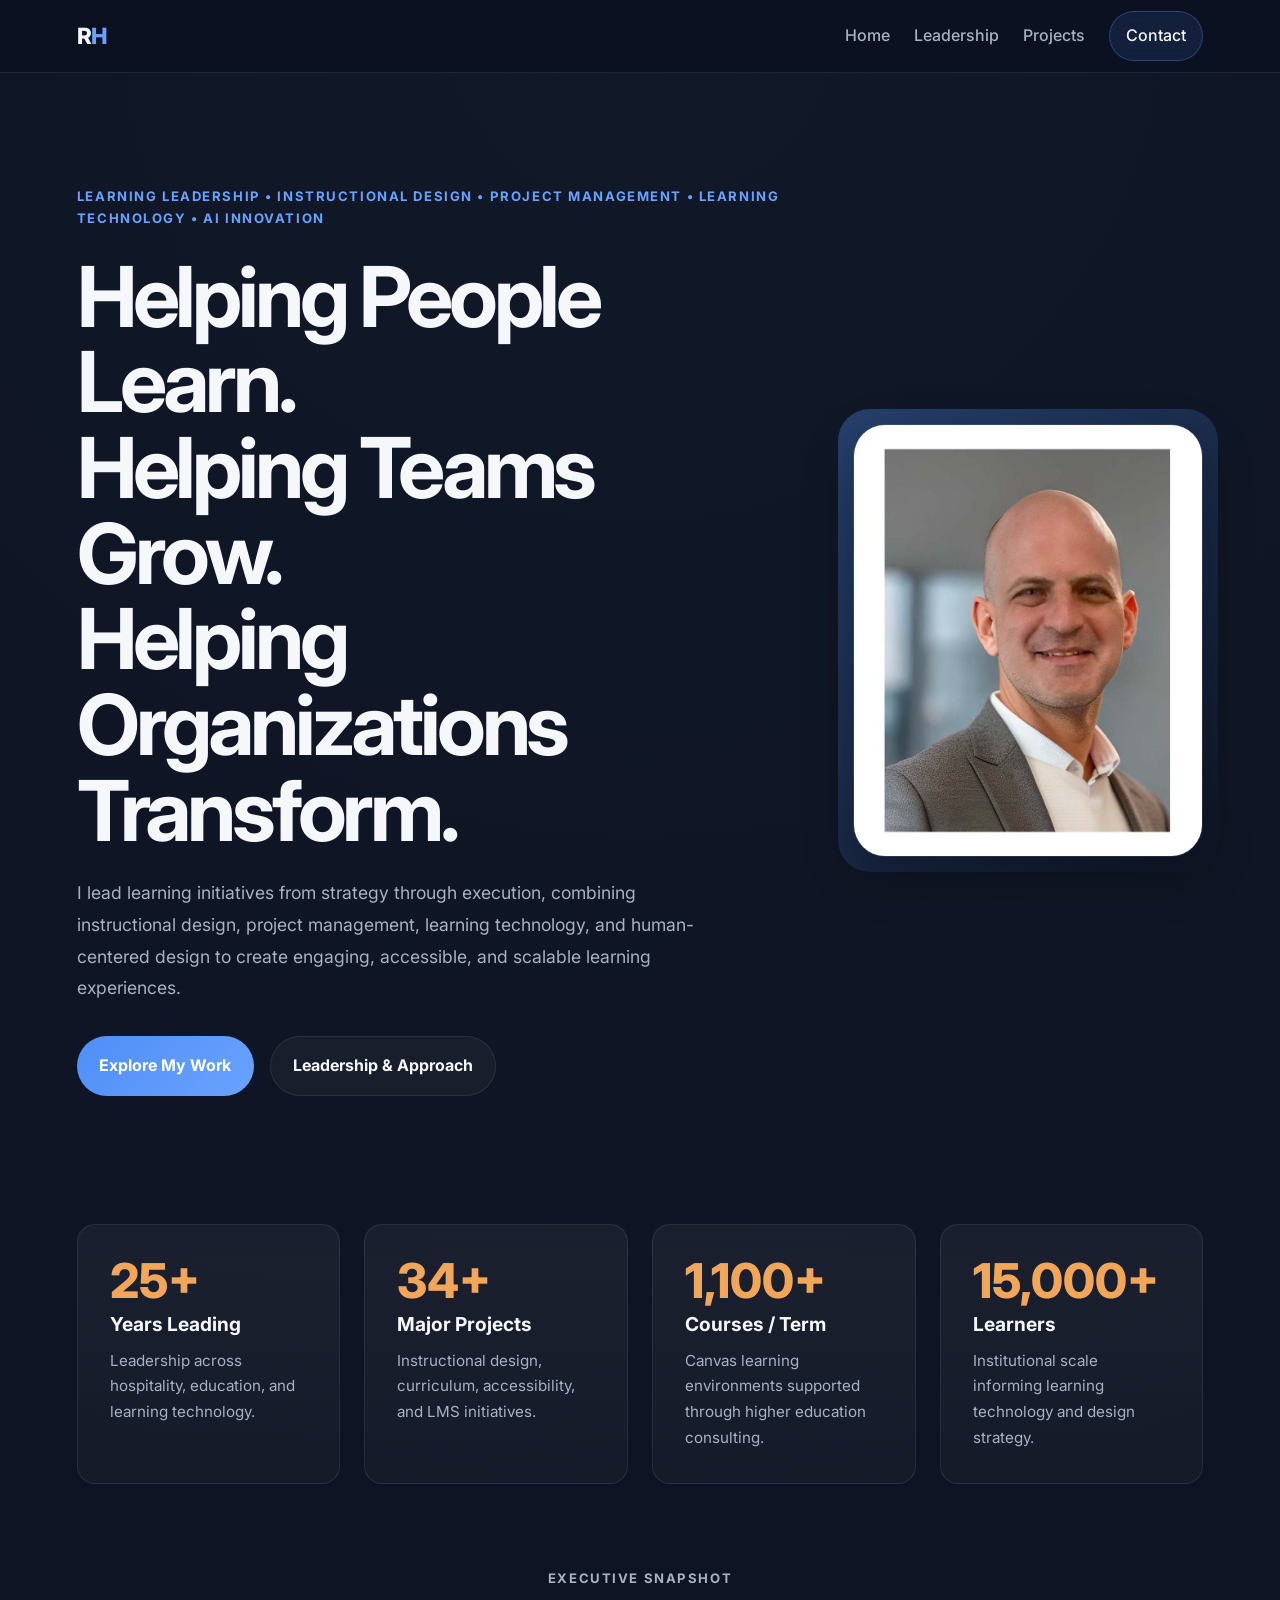
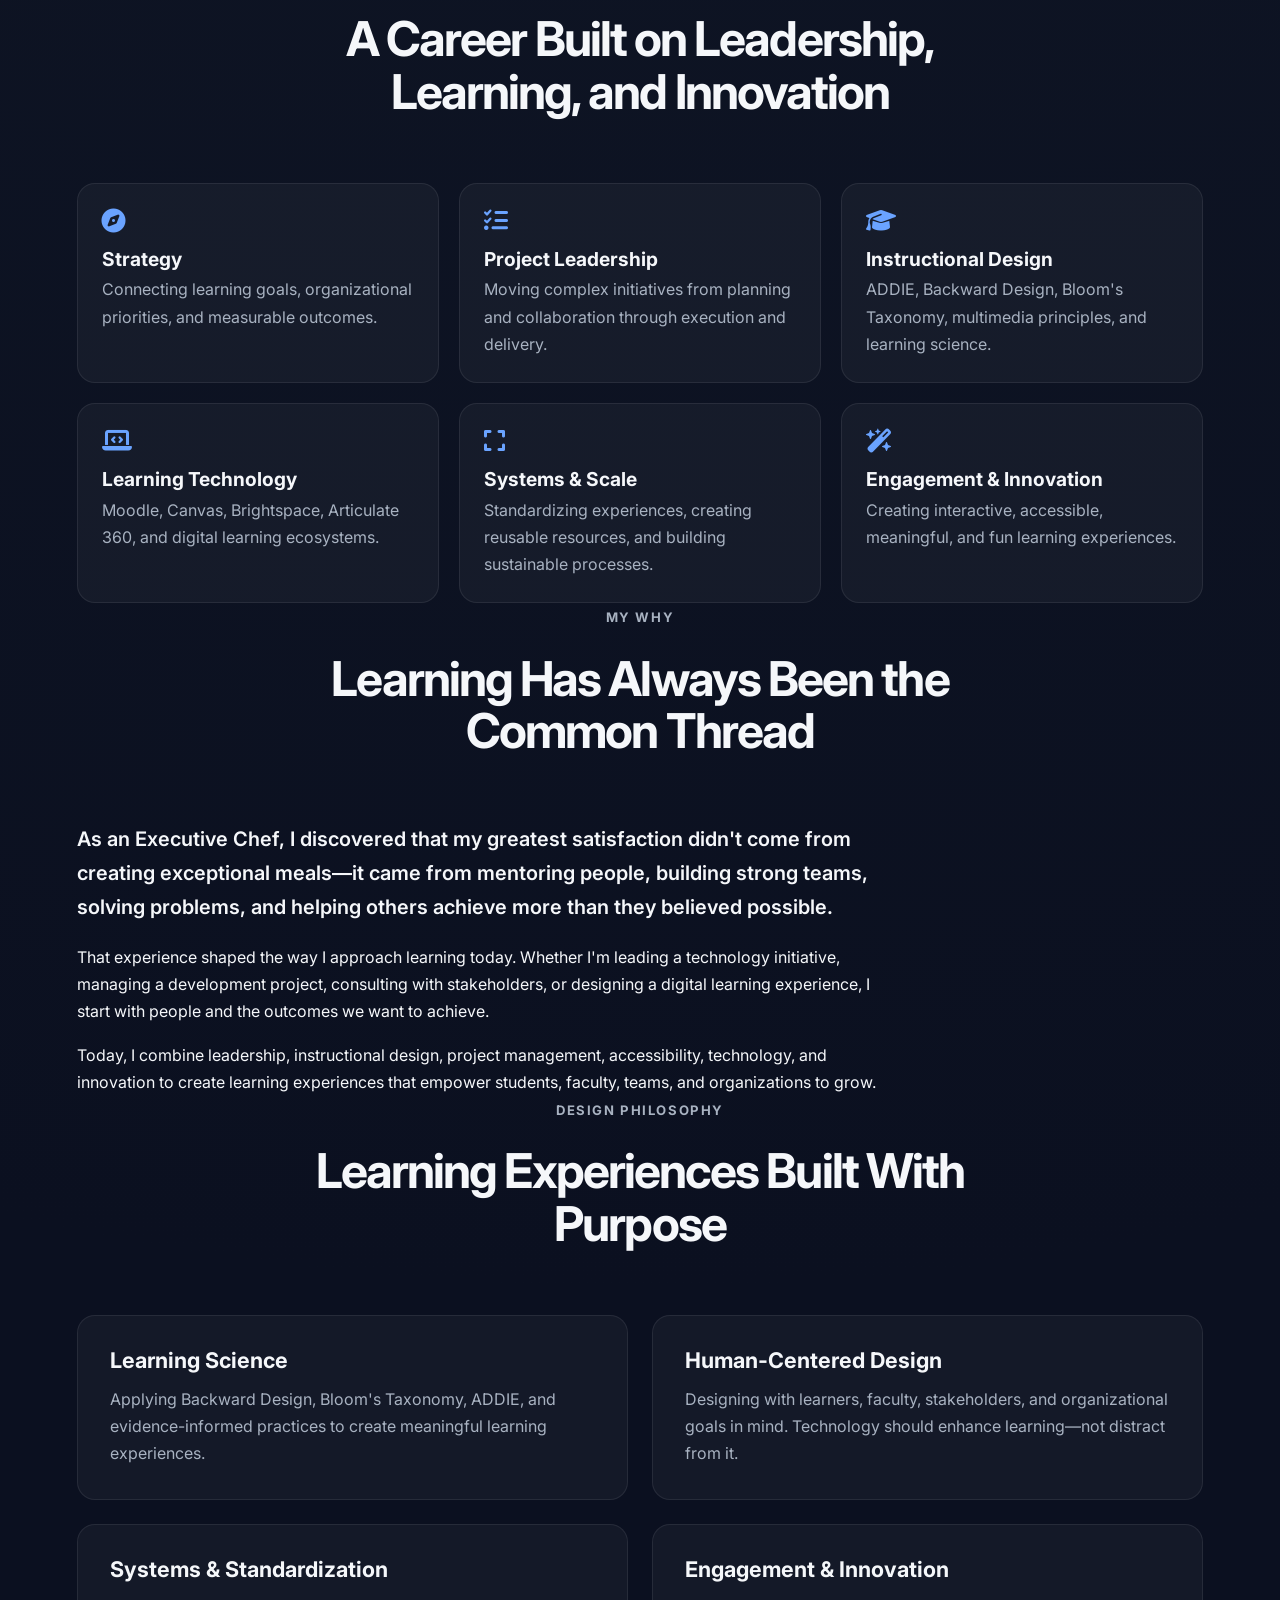
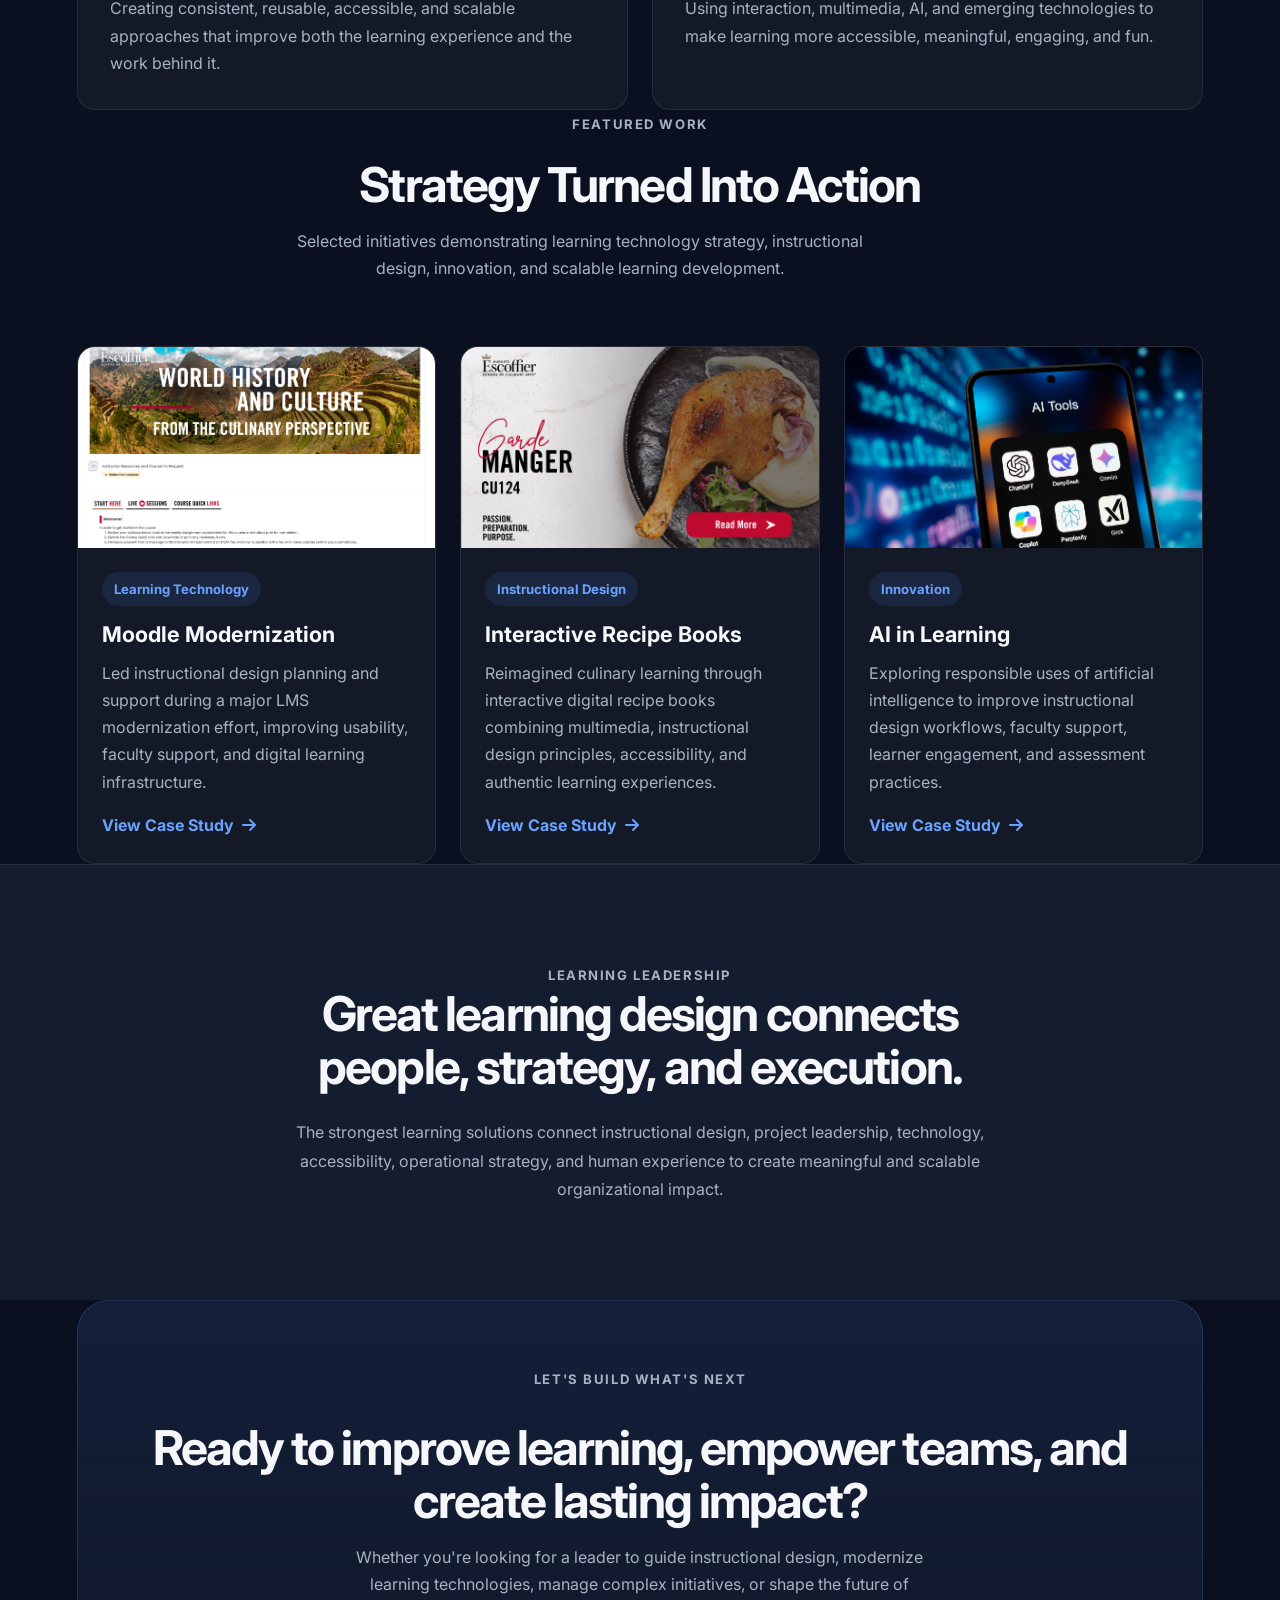
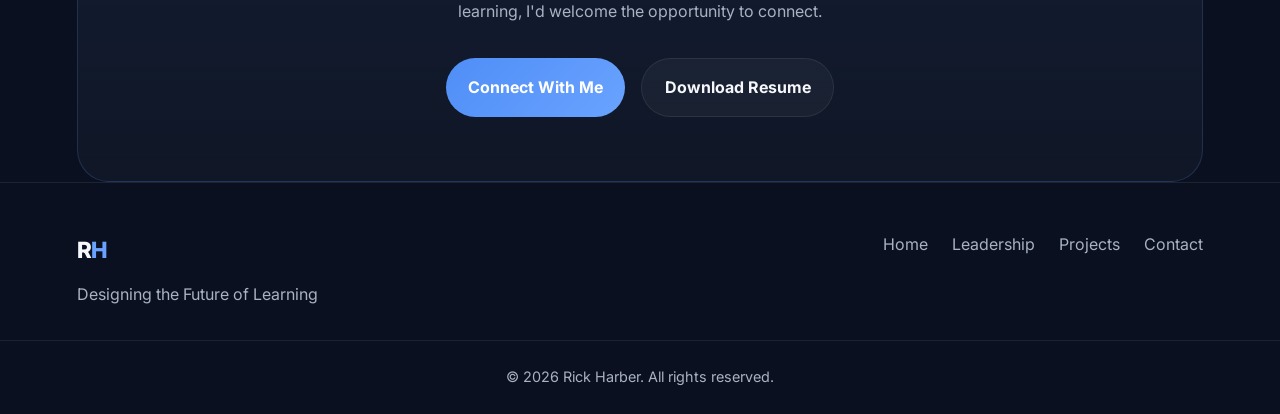
==== index.html @ dc216f0c "9.1.26" ====
<!DOCTYPE html>
<html lang="en">

<head>
    <meta charset="UTF-8" />
    <meta name="viewport" content="width=device-width, initial-scale=1.0" />
    <title>Rick Harber | Designing the Future of Learning</title>

    <meta
        name="description"
        content="Executive portfolio of Rick Harber — learning leader, instructional design strategist, and learning technology innovator."
    />

    <link rel="preconnect" href="https://fonts.googleapis.com" />
    <link rel="preconnect" href="https://fonts.gstatic.com" crossorigin />

    <link
        href="https://fonts.googleapis.com/css2?family=Inter:wght@300;400;500;600;700;800&display=swap"
        rel="stylesheet"
    />

    <link
        rel="stylesheet"
        href="https://cdnjs.cloudflare.com/ajax/libs/font-awesome/6.5.2/css/all.min.css"
    />

    <link rel="stylesheet" href="css/styles.css" />
    <link rel="stylesheet" href="css/responsive.css" />
</head>

<body>

    <!-- Navigation -->
    <header class="site-header">
        <div class="container nav-container">

            <a href="index.html" class="logo">
                <span class="logo-r">R</span><span class="logo-h">H</span>
            </a>

            <nav class="main-nav" aria-label="Primary navigation">
                <a href="index.html" class="active">Home</a>
                <a href="leadership.html">Leadership</a>
                <a href="projects.html">Projects</a>
                <a href="contact.html" class="nav-cta">Contact</a>
            </nav>

        </div>
    </header>


    <!-- Hero -->
    <section class="hero">

        <div class="container hero-grid">

            <div class="hero-content">

                <p class="eyebrow">
                    Learning Leadership • Instructional Design • Project Management • Learning Technology • AI Innovation
                </p>

                <h1>
                    Helping People Learn.<br />
                    Helping Teams Grow.<br />
                    Helping Organizations Transform.
                </h1>

                <p class="hero-text">
                    I lead learning initiatives from strategy through execution, combining
                    instructional design, project management, learning technology, and
                    human-centered design to create engaging, accessible, and scalable
                    learning experiences.
                </p>

                <div class="hero-actions">
                    <a href="projects.html" class="btn btn-primary">Explore My Work</a>
                    <a href="leadership.html" class="btn btn-secondary">Leadership &amp; Approach</a>
                </div>

            </div>

            <div class="hero-image">
                <img src="images/rick-headshot.jpg" alt="Rick Harber" />
            </div>

        </div>

    </section>


    <!-- Metrics -->
    <section class="metrics">

        <div class="container">

            <div class="metrics-grid">

                <div class="metric-card">
                    <span class="metric-number">25+</span>
                    <h3>Years Leading</h3>
                    <p>Leadership across hospitality, education, and learning technology.</p>
                </div>

                <div class="metric-card">
                    <span class="metric-number">34+</span>
                    <h3>Major Projects</h3>
                    <p>Instructional design, curriculum, accessibility, and LMS initiatives.</p>
                </div>

                <div class="metric-card">
                    <span class="metric-number">1,100+</span>
                    <h3>Courses / Term</h3>
                    <p>Canvas learning environments supported through higher education consulting.</p>
                </div>

                <div class="metric-card">
                    <span class="metric-number">15,000+</span>
                    <h3>Learners</h3>
                    <p>Institutional scale informing learning technology and design strategy.</p>
                </div>

            </div>

        </div>

    </section>


    <!-- Executive Snapshot -->
    <section class="snapshot">

        <div class="container">

            <div class="section-heading">
                <p class="eyebrow">Executive Snapshot</p>
                <h2>A Career Built on Leadership, Learning, and Innovation</h2>
            </div>

            <div class="snapshot-grid">

                <div class="snapshot-card">
                    <i class="fa-solid fa-compass"></i>
                    <h3>Strategy</h3>
                    <p>Connecting learning goals, organizational priorities, and measurable outcomes.</p>
                </div>

                <div class="snapshot-card">
                    <i class="fa-solid fa-list-check"></i>
                    <h3>Project Leadership</h3>
                    <p>Moving complex initiatives from planning and collaboration through execution and delivery.</p>
                </div>

                <div class="snapshot-card">
                    <i class="fa-solid fa-graduation-cap"></i>
                    <h3>Instructional Design</h3>
                    <p>ADDIE, Backward Design, Bloom's Taxonomy, multimedia principles, and learning science.</p>
                </div>

                <div class="snapshot-card">
                    <i class="fa-solid fa-laptop-code"></i>
                    <h3>Learning Technology</h3>
                    <p>Moodle, Canvas, Brightspace, Articulate 360, and digital learning ecosystems.</p>
                </div>

                <div class="snapshot-card">
                    <i class="fa-solid fa-expand"></i>
                    <h3>Systems &amp; Scale</h3>
                    <p>Standardizing experiences, creating reusable resources, and building sustainable processes.</p>
                </div>

                <div class="snapshot-card">
                    <i class="fa-solid fa-wand-magic-sparkles"></i>
                    <h3>Engagement &amp; Innovation</h3>
                    <p>Creating interactive, accessible, meaningful, and fun learning experiences.</p>
                </div>

            </div>

        </div>

    </section>


    <!-- About -->
    <section id="about" class="about">

        <div class="container">

            <div class="section-heading">
                <p class="eyebrow">My Why</p>
                <h2>Learning Has Always Been the Common Thread</h2>
            </div>

            <div class="about-content">

                <p class="lead">
                    As an Executive Chef, I discovered that my greatest satisfaction didn't come from
                    creating exceptional meals—it came from mentoring people, building strong teams,
                    solving problems, and helping others achieve more than they believed possible.
                </p>

                <p>
                    That experience shaped the way I approach learning today. Whether I'm leading a
                    technology initiative, managing a development project, consulting with stakeholders,
                    or designing a digital learning experience, I start with people and the outcomes
                    we want to achieve.
                </p>

                <p>
                    Today, I combine leadership, instructional design, project management, accessibility,
                    technology, and innovation to create learning experiences that empower students,
                    faculty, teams, and organizations to grow.
                </p>

            </div>

        </div>

    </section>


    <!-- Design Philosophy -->
    <section class="philosophy">

        <div class="container">

            <div class="section-heading">
                <p class="eyebrow">Design Philosophy</p>
                <h2>Learning Experiences Built With Purpose</h2>
            </div>

            <div class="philosophy-grid">

                <div class="philosophy-card">
                    <h3>Learning Science</h3>
                    <p>
                        Applying Backward Design, Bloom's Taxonomy, ADDIE, and evidence-informed
                        practices to create meaningful learning experiences.
                    </p>
                </div>

                <div class="philosophy-card">
                    <h3>Human-Centered Design</h3>
                    <p>
                        Designing with learners, faculty, stakeholders, and organizational goals
                        in mind. Technology should enhance learning—not distract from it.
                    </p>
                </div>

                <div class="philosophy-card">
                    <h3>Systems &amp; Standardization</h3>
                    <p>
                        Creating consistent, reusable, accessible, and scalable approaches that
                        improve both the learning experience and the work behind it.
                    </p>
                </div>

                <div class="philosophy-card">
                    <h3>Engagement &amp; Innovation</h3>
                    <p>
                        Using interaction, multimedia, AI, and emerging technologies to make
                        learning more accessible, meaningful, engaging, and fun.
                    </p>
                </div>

            </div>

        </div>

    </section>


    <!-- Featured Work -->
    <section id="featured-work" class="initiatives">

        <div class="container">

            <div class="section-heading">
                <p class="eyebrow">Featured Work</p>
                <h2>Strategy Turned Into Action</h2>
                <p>
                    Selected initiatives demonstrating learning technology strategy,
                    instructional design, innovation, and scalable learning development.
                </p>
            </div>

            <div class="initiatives-grid">

                <article class="initiative-card">
                    <img src="images/moodle-preview.jpg" alt="Moodle Modernization" />
                    <div class="initiative-content">
                        <span class="initiative-tag">Learning Technology</span>
                        <h3>Moodle Modernization</h3>
                        <p>
                            Led instructional design planning and support during a major LMS
                            modernization effort, improving usability, faculty support,
                            and digital learning infrastructure.
                        </p>
                        <a href="case-study-moodle.html" class="text-link">
                            View Case Study <i class="fa-solid fa-arrow-right"></i>
                        </a>
                    </div>
                </article>

                <article class="initiative-card">
                    <img src="images/recipe-books.jpg" alt="Interactive Recipe Books" />
                    <div class="initiative-content">
                        <span class="initiative-tag">Instructional Design</span>
                        <h3>Interactive Recipe Books</h3>
                        <p>
                            Reimagined culinary learning through interactive digital recipe
                            books combining multimedia, instructional design principles,
                            accessibility, and authentic learning experiences.
                        </p>
                        <a href="case-study-recipe.html" class="text-link">
                            View Case Study <i class="fa-solid fa-arrow-right"></i>
                        </a>
                    </div>
                </article>

                <article class="initiative-card">
                    <img src="images/ai-innovation.jpg" alt="AI Innovation" />
                    <div class="initiative-content">
                        <span class="initiative-tag">Innovation</span>
                        <h3>AI in Learning</h3>
                        <p>
                            Exploring responsible uses of artificial intelligence to improve
                            instructional design workflows, faculty support, learner engagement,
                            and assessment practices.
                        </p>
                        <a href="case-study-ai.html" class="text-link">
                            View Case Study <i class="fa-solid fa-arrow-right"></i>
                        </a>
                    </div>
                </article>

            </div>

        </div>

    </section>


    <!-- Leadership Statement -->
    <section class="statement">

        <div class="container">

            <div class="statement-content">

                <p class="eyebrow">Learning Leadership</p>

                <h2>
                    Great learning design connects
                    people, strategy, and execution.
                </h2>

                <p>
                    The strongest learning solutions connect instructional design,
                    project leadership, technology, accessibility, operational strategy,
                    and human experience to create meaningful and scalable organizational impact.
                </p>

            </div>

        </div>

    </section>


    <!-- CTA -->
    <section class="cta">

        <div class="container cta-content">

            <p class="eyebrow">Let's Build What's Next</p>

            <h2>
                Ready to improve learning, empower teams,
                and create lasting impact?
            </h2>

            <p>
                Whether you're looking for a leader to guide instructional design,
                modernize learning technologies, manage complex initiatives, or shape
                the future of learning, I'd welcome the opportunity to connect.
            </p>

            <div class="cta-actions">
                <a href="contact.html" class="btn btn-primary">Connect With Me</a>
                <a href="assets/Richard Harber ID Resume.pdf" class="btn btn-secondary">
                    Download Resume
                </a>
            </div>

        </div>

    </section>


    <!-- Footer -->
    <footer class="site-footer">

        <div class="container footer-content">

            <div>
                <div class="footer-logo">
                    <span class="logo-r">R</span><span class="logo-h">H</span>
                </div>

                <p>
                    Designing the Future of Learning
                </p>
            </div>

            <div class="footer-links">
                <a href="index.html">Home</a>
                <a href="leadership.html">Leadership</a>
                <a href="projects.html">Projects</a>
                <a href="contact.html">Contact</a>
            </div>

        </div>

        <div class="footer-bottom">
            <div class="container">
                <p>© 2026 Rick Harber. All rights reserved.</p>
            </div>
        </div>

    </footer>

    <script src="js/main.js"></script>

</body>
</html>
---- css/styles.css ----
/* =========================================
   PROJECT LIGHTHOUSE
   EXECUTIVE UI SYSTEM v2.0
   PART 1 — FOUNDATION
========================================= */


/* =========================================
   1. DESIGN TOKENS
========================================= */

:root {

    /* -----------------------------------------
       Brand Colors
    ----------------------------------------- */

    --bg: #0b1020;

    --surface: #141c2f;

    --surface-light: #1b2540;

    --primary: #4f8ef7;

    --primary-light: #6aa3ff;

    --accent: #f2a65a;


    /* -----------------------------------------
       Text
    ----------------------------------------- */

    --text: #f5f7fa;

    --muted: #a8b2c1;

    --text-secondary: #c4ccd8;


    /* -----------------------------------------
       Borders
    ----------------------------------------- */

    --border: rgba(255, 255, 255, .08);

    --border-light: rgba(255, 255, 255, .05);


    /* -----------------------------------------
       Shadows
    ----------------------------------------- */

    --shadow-sm:
        0 8px 24px rgba(0, 0, 0, .15);

    --shadow-lg:
        0 18px 50px rgba(0, 0, 0, .30);

    --shadow-xl:
        0 30px 70px rgba(0, 0, 0, .35);


    /* -----------------------------------------
       Layout
    ----------------------------------------- */

    --max-width: 1200px;

    --content-width: 1120px;

    --reading-width: 760px;


    /* -----------------------------------------
       Border Radius
    ----------------------------------------- */

    --radius-sm: 12px;

    --radius: 18px;

    --radius-lg: 32px;


    /* -----------------------------------------
       Spacing
    ----------------------------------------- */

    --space-xs: .5rem;

    --space-sm: 1rem;

    --space-md: 2rem;

    --space-lg: 4rem;

    --space-xl: 6rem;

    --section-space: 7rem;


    /* -----------------------------------------
       Motion
    ----------------------------------------- */

    --transition-fast: .2s ease;

    --transition: .3s ease;

    --transition-slow: .4s ease;

}


/* =========================================
   2. RESET
========================================= */

*,
*::before,
*::after {

    margin: 0;

    padding: 0;

    box-sizing: border-box;

}


html {

    scroll-behavior: smooth;

}


body {

    min-height: 100vh;

    font-family:
        "Inter",
        sans-serif;

    background:
        radial-gradient(
            circle at top,
            #111827 0%,
            var(--bg) 55%
        );

    color: var(--text);

    line-height: 1.7;

    -webkit-font-smoothing: antialiased;

    text-rendering: optimizeLegibility;

}


/* =========================================
   3. BASE ELEMENTS
========================================= */

img {

    display: block;

    max-width: 100%;

}


a {

    color: inherit;

    text-decoration: none;

}


button,
input,
textarea,
select {

    font: inherit;

}


button {

    cursor: pointer;

}


ul,
ol {

    list-style: none;

}


/* =========================================
   4. TYPOGRAPHY
========================================= */

h1,
h2,
h3,
h4 {

    color: var(--text);

    font-weight: 700;

}


h1 {

    font-size:
        clamp(3rem, 7vw, 5.25rem);

    line-height: 1.02;

    letter-spacing: -.05em;

}


h2 {

    font-size:
        clamp(2rem, 4vw, 3rem);

    line-height: 1.1;

    letter-spacing: -.04em;

}


h3 {

    font-size:
        clamp(1.35rem, 2vw, 1.7rem);

    line-height: 1.2;

}


h4 {

    font-size: 1.1rem;

    line-height: 1.3;

}


p {

    color: var(--text);

}


.text-muted {

    color: var(--muted);

}


.text-secondary {

    color: var(--text-secondary);

}


/* =========================================
   5. CORE LAYOUT
========================================= */

.container {

    width:
        min(88%, var(--max-width));

    margin-inline: auto;

}


.section {

    padding-block:
        var(--section-space);

}


.section-heading {

    max-width:
        var(--reading-width);

    margin-bottom:
        var(--space-lg);

}


.section-heading h2 {

    margin-bottom:
        var(--space-sm);

}


.section-heading p {

    max-width:
        60ch;

    color:
        var(--muted);

}


/* =========================================
   6. CONTENT WIDTHS
========================================= */

.content-wide {

    max-width:
        var(--content-width);

    margin-inline: auto;

}


.content-reading {

    max-width:
        var(--reading-width);

    margin-inline: auto;

}


/* =========================================
   7. EYEBROW
========================================= */

.eyebrow {

    display: inline-block;

    margin-bottom:
        1.5rem;

    color:
        var(--primary-light);

    font-size: .82rem;

    font-weight: 700;

    text-transform: uppercase;

    letter-spacing: .12em;

}


/* =========================================
   8. ACCESSIBILITY
========================================= */

:focus-visible {

    outline:
        2px solid var(--primary-light);

    outline-offset:
        4px;

}


::selection {

    background:
        rgba(79, 142, 247, .35);

    color:
        var(--text);

}

/* =========================================
   4. NAVIGATION
========================================= */

.site-header {

    position:sticky;

    top:0;

    z-index:1000;

    backdrop-filter:blur(14px);

    background:
    rgba(11,16,32,.72);

    border-bottom:
    1px solid var(--border);

}


.nav-container {

    display:flex;

    align-items:center;

    justify-content:space-between;

    min-height:72px;

}


.logo,
.footer-logo {

    font-size:1.4rem;

    font-weight:800;

    letter-spacing:-0.04em;

}


.logo-h {

    color:var(--primary-light);

}


.main-nav {

    display:flex;

    align-items:center;

    gap:1.5rem;

}


.main-nav a {

    color:var(--muted);

    font-weight:500;

    transition:
    color var(--transition);

}


.main-nav a:hover {

    color:var(--text);

}


.nav-cta {

    padding:.65rem 1rem;

    border-radius:999px;

    background:
    rgba(79,142,247,.12);

    border:
    1px solid rgba(106,163,255,.28);

    color:var(--text)!important;

}


/* =========================================
   5. HERO
========================================= */

.hero {

    padding:7rem 0 6rem;

}

.leadership-hero .hero-content {
    max-width: 760px;
}

.hero h1 {
    font-size: clamp(3.5rem, 7vw, 5.5rem);
    line-height: 0.95;
    letter-spacing: -0.04em;
    margin-bottom: 2rem;
}

.hero-text {
    max-width: 700px;
    font-size: 1.2rem;
    line-height: 1.8;
    color: var(--text-secondary);
}

.hero-grid {

    display:grid;

    grid-template-columns:
    1.35fr .65fr;

    gap:3rem;

    align-items:center;

}


.hero-content {

    max-width:760px;

}


.eyebrow {

    color:var(--primary-light);

    text-transform:uppercase;

    letter-spacing:.12em;

    font-size:.82rem;

    font-weight:700;

    margin-bottom:1.5rem;

}


.hero h1 {

    font-size:
    clamp(3rem,7vw,5.25rem);

    line-height:1.02;

    letter-spacing:-.05em;

    margin-bottom:1.5rem;

}


.hero-text {

    color:var(--muted);

    font-size:1.1rem;

    max-width:60ch;

    margin-bottom:2rem;

}


.hero-actions {

    display:flex;

    gap:1rem;

    flex-wrap:wrap;

}


.hero-image {

    position:relative;

}


.hero-image::before {

    content:"";

    position:absolute;

    inset:-15px;

    border-radius:var(--radius-lg);

    background:
    linear-gradient(
        135deg,
        var(--primary),
        transparent
    );

    opacity:.35;

    z-index:-1;

}


.hero-image img {

    border-radius:var(--radius-lg);

    box-shadow:var(--shadow-lg);

    border:
    1px solid var(--border);

}


/* =========================================
   6. BUTTONS
========================================= */

.btn {

    display:inline-flex;

    align-items:center;

    justify-content:center;

    padding:.95rem 1.4rem;

    border-radius:999px;

    font-weight:700;

    transition:
    transform .2s ease,
    box-shadow .2s ease;

}


.btn:hover {

    transform:translateY(-2px);

    box-shadow:
    0 10px 25px rgba(37,99,235,.25);

}


.btn-primary {

    background:
    linear-gradient(
        135deg,
        var(--primary),
        var(--primary-light)
    );

    color:white;

}


.btn-secondary {

    border:
    1px solid var(--border);

    background:
    rgba(255,255,255,.04);

}

/* =========================================
   7. CARD SYSTEM
========================================= */

.card {

    background:var(--surface);

    border:
    1px solid var(--border);

    border-radius:var(--radius);

    padding:var(--space-md);

    box-shadow:var(--shadow-sm);

    transition:
    transform var(--transition),
    box-shadow var(--transition),
    border-color var(--transition);

}


.card:hover {

    transform:translateY(-8px);

    box-shadow:var(--shadow-lg);

    border-color:var(--primary);

}


.card-grid {

    display:grid;

    grid-template-columns:
    repeat(auto-fit,minmax(280px,1fr));

    gap:var(--space-md);

}


/* =========================================
   8. SNAPSHOT SECTION
========================================= */

.snapshot-grid {

    display:grid;

    grid-template-columns:
    repeat(3,1fr);

    gap:1.25rem;

}


.snapshot-card {

    background:
    rgba(255,255,255,.04);

    border:
    1px solid var(--border);

    border-radius:var(--radius);

    padding:1.5rem;

    transition:
    transform .25s ease,
    box-shadow .25s ease,
    border-color .25s ease;

}


.snapshot-card i {

    font-size:1.5rem;

    color:var(--primary-light);

    margin-bottom:1rem;

}


.snapshot-card h3 {

    font-size:1.2rem;

    margin-bottom:.35rem;

}


.snapshot-card p {

    color:var(--muted);

}


.snapshot-card:hover {

    transform:translateY(-6px);

    border-color:
    rgba(106,163,255,.35);

    box-shadow:
    0 20px 40px rgba(0,0,0,.25);

}


/* =========================================
   9. ABOUT SECTION
========================================= */

.about-content {

    max-width:800px;

}


.about-content .lead {

    font-size:1.25rem;

    font-weight:600;

    margin-bottom:1.25rem;

}


.about-content p+p {

    margin-top:1rem;

}


/* =========================================
   10. LEADERSHIP / PHILOSOPHY
========================================= */

.card,
.project-card {

    background: rgba(255,255,255,.03);

    border: 1px solid rgba(255,255,255,.06);

    border-radius: 20px;

    padding: 2rem;

    transition:
        transform .3s ease,
        box-shadow .3s ease,
        border-color .3s ease;

    box-shadow:
        0 10px 30px rgba(0,0,0,.15);

}

.card:hover,
.project-card:hover {

    transform: translateY(-6px);

    border-color: rgba(90,170,255,.35);

    box-shadow:
        0 18px 40px rgba(0,0,0,.25);

}

.card h3 {

    font-size: 1.45rem;

    margin-bottom: .85rem;

}

.section:nth-of-type(4) .card h3 {

    font-size: 3rem;

    color: var(--accent);

    font-weight: 800;

    line-height: 1;

}

.section + .section {

    margin-top: 2rem;

}

.card-grid {

    display: grid;

    grid-template-columns:
        repeat(auto-fit, minmax(300px, 1fr));

    gap: 2rem;

    margin-top: 2.5rem;

}

.section h2 {

    font-size: clamp(2rem,3vw,2.75rem);

    margin-bottom: 1rem;

    letter-spacing: -.02em;

}

.philosophy-grid {

    display:grid;

    grid-template-columns:
    repeat(2,1fr);

    gap:1.5rem;

}


.philosophy-card {

    background:
    rgba(255,255,255,.04);

    border:
    1px solid var(--border);

    border-radius:var(--radius);

    padding:2rem;

    transition:
    transform .25s ease,
    box-shadow .25s ease,
    border-color .25s ease;

}


.philosophy-card:hover {

    transform:translateY(-6px);

    border-color:
    rgba(106,163,255,.35);

    box-shadow:
    0 20px 40px rgba(0,0,0,.25);

}


.philosophy-card h3 {

    font-size:1.35rem;

    margin-bottom:.75rem;

}


.philosophy-card p {

    color:var(--muted);

}


/* =========================================
   11. INITIATIVES
========================================= */

.initiatives-grid {

    display:grid;

    grid-template-columns:
    repeat(3,1fr);

    gap:1.5rem;

}


.initiative-card {

    background:
    rgba(255,255,255,.04);

    border:
    1px solid var(--border);

    border-radius:var(--radius);

    overflow:hidden;

    transition:
    transform .25s ease,
    box-shadow .25s ease,
    border-color .25s ease;

}


.initiative-card:hover {

    transform:translateY(-6px);

    border-color:
    rgba(106,163,255,.35);

    box-shadow:
    0 20px 40px rgba(0,0,0,.25);

}


.initiative-card img {

    aspect-ratio:16 / 9;

    object-fit:cover;

}


.initiative-content {

    padding:1.5rem;

}


.initiative-tag {

    display:inline-block;

    padding:.35rem .75rem;

    border-radius:999px;

    background:
    rgba(79,142,247,.12);

    color:var(--primary-light);

    font-size:.82rem;

    font-weight:700;

    margin-bottom:1rem;

}


.initiative-content h3 {

    font-size:1.35rem;

    margin-bottom:.75rem;

}


.initiative-content p {

    color:var(--muted);

    margin-bottom:1rem;

}


.text-link {

    display:inline-flex;

    align-items:center;

    gap:.5rem;

    color:var(--primary-light);

    font-weight:700;

}

/* =========================================
   EXECUTIVE METRICS
========================================= */

.metrics {

    padding: 2rem 0 5rem;

}

.metrics-grid {

    display: grid;

    grid-template-columns: repeat(4, 1fr);

    gap: 1.5rem;

}

.metric-card {

    background: linear-gradient(
        180deg,
        rgba(255,255,255,.05),
        rgba(255,255,255,.03)
    );

    border: 1px solid var(--border);

    border-radius: var(--radius);

    padding: 2rem;

    transition: all .3s ease;

}

.metric-card:hover {

    transform: translateY(-6px);

    border-color: rgba(106,163,255,.35);

    box-shadow: var(--shadow-lg);

}

.metric-number {

    display: block;

    font-size: 3rem;

    font-weight: 800;

    color: var(--accent);

    margin-bottom: .5rem;

    line-height: 1;

}

.metric-card h3 {

    margin-bottom: .75rem;

    font-size: 1.2rem;

}

.metric-card p {

    color: var(--muted);

    font-size: .95rem;

}

/* =========================================
   12. CTA
========================================= */

.cta {

    text-align:center;

}


.cta-content {

    background:
    linear-gradient(
        180deg,
        rgba(79,142,247,.12),
        rgba(17,24,39,.92)
    );

    border:
    1px solid rgba(106,163,255,.18);

    border-radius:var(--radius-lg);

    padding:4rem 2rem;

}


.cta h2 {

    font-size:
    clamp(2rem,4vw,3rem);

    letter-spacing:-.04em;

    margin-bottom:1rem;

}


.cta p {

    color:var(--muted);

    max-width:60ch;

    margin:
    0 auto 2rem;

}


.cta-actions {

    display:flex;

    justify-content:center;

    gap:1rem;

    flex-wrap:wrap;

}


/* =========================================
   13. FOOTER
========================================= */

.site-footer {

    padding-top:3rem;

    border-top:
    1px solid var(--border);

}


.footer-content {

    display:flex;

    justify-content:space-between;

    gap:2rem;

    padding-bottom:2rem;

}


.footer-content p {

    color:var(--muted);

    margin-top:.75rem;

}


.footer-links {

    display:flex;

    gap:1.5rem;

    align-items:flex-start;

    flex-wrap:wrap;

}


.footer-links a {

    color:var(--muted);

}


.footer-links a:hover {

    color:var(--text);

}


.footer-bottom {

    border-top:
    1px solid var(--border);

    padding:1.5rem 0;

}


.footer-bottom p {

    color:var(--muted);

    font-size:.9rem;

    text-align:center;

}


/* =========================================
   14. RESPONSIVE
========================================= */

@media(max-width:900px) {


    .hero-grid {

        grid-template-columns:1fr;

    }

    .metrics-grid {

    grid-template-columns: repeat(2,1fr);

}

    .snapshot-grid,
    .philosophy-grid,
    .initiatives-grid {

        grid-template-columns:1fr;

    }


    .footer-content {

        flex-direction:column;

    }


    .main-nav {

        gap:1rem;

    }

}


@media(max-width:600px) {

    .metrics-grid {

    grid-template-columns:1fr;

}

    .hero {

        padding:5rem 0 4rem;

    }


    .section {

        padding:80px 0;

    }


    .hero h1 {

        font-size:2.8rem;

    }


    .main-nav {

        display:none;

    }

}

/* ==========================================================
   PROJECTS PAGE
========================================================== */

.projects-section {
    padding: 6rem 0;
}

.section-heading {
    text-align: center;
    max-width: 720px;
    margin: 0 auto 4rem;
}

.section-heading h2 {
    margin-bottom: 1rem;
}

.section-heading p {
    color: var(--muted);
}

.project-grid {
    display: grid;
    grid-template-columns: repeat(auto-fit, minmax(340px, 1fr));
    gap: 2rem;
}

.project-card {
    background: var(--surface);
    border: 1px solid var(--border);
    border-radius: 18px;
    padding: 2rem;
    box-shadow: var(--shadow-sm);
    transition: .3s ease;
    display: flex;
    flex-direction: column;
}

.project-card:hover {
    transform: translateY(-8px);
    box-shadow: var(--shadow-lg);
    border-color: var(--primary);
}

.project-category {
    color: var(--accent);
    font-size: .8rem;
    font-weight: 700;
    text-transform: uppercase;
    letter-spacing: 1px;
    margin-bottom: .75rem;
}

.project-card h3 {
    margin-bottom: 1rem;
}

.project-card > p {
    margin-bottom: 1.5rem;
}

.project-details {
    margin-bottom: 2rem;
}

.project-details h4 {
    margin-bottom: .75rem;
}

.project-details ul {
    padding-left: 1.2rem;
}

.project-details li {
    margin-bottom: .5rem;
    color: var(--muted);
}

.impact {
    margin-top: auto;
    padding-top: 1.5rem;
    border-top: 1px solid var(--border);
    color: var(--muted);
}

.project-link {
    margin-top: 1.5rem;
    color: var(--primary);
    font-weight: 600;
    text-decoration: none;
    transition: .25s ease;
}

.project-link:hover {
    color: var(--primary-light);
    padding-left: 6px;
}


/* ==========================================================
   STRATEGY STATEMENT
========================================================== */

.statement {
    padding: 6rem 0;
    text-align: center;
    background: var(--surface);
    border-top: 1px solid var(--border);
}

.statement h2 {
    max-width: 760px;
    margin: 0 auto 1.5rem;
}

.statement p {
    max-width: 700px;
    margin: 0 auto;
    color: var(--muted);
    line-height: 1.8;
}


/* ==========================================================
   MOBILE
========================================================== */

@media (max-width:768px){

    .project-grid{
        grid-template-columns:1fr;
    }

    .project-card{
        padding:1.5rem;
    }

}

/* ==========================================
   FEATURED PROJECT IMAGE
========================================== */

.project-image {

    margin: -2rem -2rem 1.5rem;

}

.project-image-placeholder {

    height: 180px;

    display: flex;

    align-items: center;

    justify-content: center;

    background:
        linear-gradient(
            135deg,
            rgba(79,142,247,.20),
            rgba(11,16,32,.90)
        );

    color: var(--primary-light);

    font-size: 1.1rem;

    font-weight: 700;

    letter-spacing: .05em;

    border-bottom: 1px solid var(--border);

    border-radius: 18px 18px 0 0;

}

/* ==========================================================
   CASE STUDY PAGES
========================================================== */

.case-study-hero {
    padding: 8rem 0 6rem;
}

.case-study-hero .hero-content {
    max-width: 850px;
}

.case-study-hero h1 {
    max-width: 850px;
}

.case-study-overview {
    padding: 0 0 6rem;
}

.case-study-overview-grid {
    display: grid;
    grid-template-columns: repeat(4, 1fr);
    gap: 1rem;
}

.case-study-overview-item {
    background: rgba(255,255,255,.04);
    border: 1px solid var(--border);
    border-radius: var(--radius);
    padding: 1.5rem;
}

.case-study-label {
    display: block;
    color: var(--primary-light);
    text-transform: uppercase;
    letter-spacing: .1em;
    font-size: .7rem;
    font-weight: 700;
    margin-bottom: .75rem;
}

.case-study-overview-item h3 {
    font-size: 1rem;
    line-height: 1.4;
}

.case-study-section {
    padding: 7rem 0;
}

.case-study-dark {
    background: rgba(20,28,47,.55);
    border-top: 1px solid var(--border);
    border-bottom: 1px solid var(--border);
}

.case-study-content {
    max-width: 850px;
}

.case-study-content h2 {
    font-size: clamp(2.25rem,4vw,3.5rem);
    line-height: 1.08;
    letter-spacing: -.04em;
    margin-bottom: 2rem;
}

.case-study-content .lead {
    font-size: 1.25rem;
    color: var(--text);
    margin-bottom: 1.5rem;
}

.case-study-content p + p {
    margin-top: 1.25rem;
}

.case-study-card-grid {
    display: grid;
    grid-template-columns: repeat(2, 1fr);
    gap: 1.5rem;
    margin-top: 3rem;
}

.case-study-card {
    background: rgba(255,255,255,.04);
    border: 1px solid var(--border);
    border-radius: var(--radius);
    padding: 2rem;
    transition:
        transform .3s ease,
        border-color .3s ease,
        box-shadow .3s ease;
}

.case-study-card:hover {
    transform: translateY(-6px);
    border-color: rgba(106,163,255,.35);
    box-shadow: var(--shadow-lg);
}

.case-study-icon {
    width: 48px;
    height: 48px;
    display: flex;
    align-items: center;
    justify-content: center;
    border-radius: 12px;
    background: rgba(79,142,247,.12);
    color: var(--primary-light);
    margin-bottom: 1.5rem;
}

.case-study-card h3 {
    margin-bottom: .75rem;
    font-size: 1.3rem;
}

.case-study-card p {
    color: var(--muted);
}

.case-study-split {
    display: grid;
    grid-template-columns: .8fr 1.2fr;
    gap: 5rem;
    align-items: start;
}

.case-study-split > div:first-child {
    position: sticky;
    top: 120px;
}

.case-study-split h2 {
    font-size: clamp(2rem,3vw,3rem);
    line-height: 1.1;
    letter-spacing: -.04em;
}

.case-study-list {
    display: flex;
    flex-direction: column;
    gap: 2rem;
}

.case-study-list-item {
    display: grid;
    grid-template-columns: 55px 1fr;
    gap: 1.25rem;
    padding-bottom: 2rem;
    border-bottom: 1px solid var(--border);
}

.list-number {
    color: var(--accent);
    font-size: .8rem;
    font-weight: 800;
    letter-spacing: .08em;
}

.case-study-list-item h3 {
    margin-bottom: .5rem;
    font-size: 1.15rem;
}

.case-study-list-item p {
    color: var(--muted);
}

.technology-grid {
    display: grid;
    grid-template-columns: repeat(3, 1fr);
    gap: 1rem;
    margin-top: 3rem;
}

.technology-item {
    padding: 1.5rem;
    text-align: center;
    border: 1px solid var(--border);
    border-radius: var(--radius);
    background: rgba(255,255,255,.03);
    font-weight: 700;
}

.impact-grid {
    display: grid;
    grid-template-columns: repeat(3, 1fr);
    gap: 1.5rem;
    margin-top: 3rem;
}

.impact-item {
    padding: 1.5rem;
    border-left: 2px solid var(--accent);
    background: rgba(255,255,255,.03);
}

.impact-number {
    display: block;
    color: var(--accent);
    font-size: 2.5rem;
    font-weight: 800;
    line-height: 1;
    margin-bottom: .75rem;
}

.impact-item p {
    color: var(--muted);
    font-size: .95rem;
}

.case-study-next {
    padding: 5rem 0;
}

.case-study-next-content {
    display: flex;
    justify-content: space-between;
    align-items: center;
    gap: 3rem;
    padding: 3rem;
    background:
        linear-gradient(
            135deg,
            rgba(79,142,247,.12),
            rgba(20,28,47,.75)
        );
    border: 1px solid rgba(106,163,255,.18);
    border-radius: var(--radius-lg);
}

.case-study-next-content h2 {
    max-width: 600px;
    font-size: clamp(2rem,4vw,3rem);
    line-height: 1.05;
    letter-spacing: -.04em;
    margin-bottom: 1rem;
}

.case-study-next-content p {
    max-width: 600px;
    color: var(--muted);
}


/* ==========================================================
   CASE STUDY RESPONSIVE
========================================================== */

@media (max-width: 900px) {

    .case-study-overview-grid {
        grid-template-columns: repeat(2, 1fr);
    }

    .case-study-split {
        grid-template-columns: 1fr;
        gap: 3rem;
    }

    .case-study-split > div:first-child {
        position: static;
    }

    .technology-grid {
        grid-template-columns: repeat(2, 1fr);
    }

    .impact-grid {
        grid-template-columns: 1fr;
    }

}

@media (max-width: 600px) {

    .case-study-hero {
        padding: 5rem 0 4rem;
    }

    .case-study-section {
        padding: 5rem 0;
    }

    .case-study-overview-grid {
        grid-template-columns: 1fr;
    }

    .case-study-card-grid {
        grid-template-columns: 1fr;
    }

    .technology-grid {
        grid-template-columns: 1fr;
    }

    .case-study-next-content {
        flex-direction: column;
        align-items: flex-start;
    }

}

/* ==========================================================
   CASE STUDY REFINEMENT
   Moodle Case Study
========================================================== */

.case-study-overview-grid {
    display: grid;
    grid-template-columns: repeat(4, 1fr);
    gap: 1rem;
    margin-top: 3rem;
}

.case-study-overview-card {
    padding: 1.25rem;
    background: rgba(255,255,255,.035);
    border: 1px solid var(--border);
    border-radius: var(--radius-sm);
}

.case-study-overview-card span {
    display: block;
    color: var(--primary-light);
    font-size: .7rem;
    font-weight: 700;
    text-transform: uppercase;
    letter-spacing: .08em;
    margin-bottom: .5rem;
}

.case-study-overview-card strong {
    display: block;
    font-size: .85rem;
    line-height: 1.45;
}


/* =========================================
   CONTRIBUTION LIST
========================================= */

.contribution-list {
    display: flex;
    flex-direction: column;
}

.contribution-item {
    display: grid;
    grid-template-columns: 3rem 1fr;
    gap: 1rem;
    padding: 1.25rem 0;
    border-bottom: 1px solid var(--border);
}

.contribution-item:first-child {
    padding-top: 0;
}

.contribution-item:last-child {
    border-bottom: none;
}

.contribution-item > span {
    color: var(--accent);
    font-size: .75rem;
    font-weight: 800;
    letter-spacing: .08em;
}

.contribution-item h3 {
    font-size: 1rem;
    margin-bottom: .3rem;
}

.contribution-item p {
    color: var(--muted);
    font-size: .85rem;
    line-height: 1.6;
}


/* =========================================
   IMPACT
========================================= */

.impact-section {
    align-items: start;
}

.impact-grid {
    display: grid;
    grid-template-columns: repeat(3, 1fr);
    gap: 1rem;
}

.impact-card {
    padding: 1.5rem;
    border-left: 2px solid var(--accent);
    background: rgba(255,255,255,.025);
}

.impact-card strong {
    display: block;
    color: var(--accent);
    font-size: 2.4rem;
    font-weight: 800;
    line-height: 1;
    margin-bottom: .65rem;
}

.impact-card span {
    display: block;
    color: var(--muted);
    font-size: .78rem;
    line-height: 1.55;
}


/* =========================================
   LEADERSHIP TAKEAWAY
========================================= */

.case-study-leadership-content {
    max-width: 850px;
    margin: 0 auto;
    text-align: center;
}

.case-study-leadership-content h2 {
    font-size: clamp(2rem, 4vw, 3rem);
    line-height: 1.1;
    margin-bottom: 1.25rem;
}

.case-study-leadership-content p {
    max-width: 720px;
    margin: 0 auto;
    color: var(--muted);
}


/* =========================================
   NEXT CASE STUDY
========================================= */

.case-study-next-card {
    display: block;
    padding: 2.5rem;
    background:
        linear-gradient(
            135deg,
            rgba(79,142,247,.12),
            rgba(255,255,255,.025)
        );
    border: 1px solid rgba(106,163,255,.18);
    border-radius: var(--radius);
    transition:
        transform .3s ease,
        border-color .3s ease,
        box-shadow .3s ease;
}

.case-study-next-card:hover {
    transform: translateY(-5px);
    border-color: rgba(106,163,255,.4);
    box-shadow: var(--shadow-lg);
}

.case-study-next-content {
    display: flex;
    align-items: center;
    justify-content: space-between;
    gap: 2rem;
}

.case-study-next-content h2 {
    font-size: clamp(1.8rem, 3vw, 2.5rem);
    margin-bottom: .5rem;
}

.case-study-next-content p {
    color: var(--muted);
    max-width: 600px;
}


/* =========================================
   RESPONSIVE
========================================= */

@media (max-width: 900px) {

    .case-study-overview-grid {
        grid-template-columns: repeat(2, 1fr);
    }

    .impact-grid {
        grid-template-columns: 1fr;
    }

    .case-study-next-content {
        flex-direction: column;
        align-items: flex-start;
    }

}


@media (max-width: 600px) {

    .case-study-overview-grid {
        grid-template-columns: 1fr;
    }

    .contribution-item {
        grid-template-columns: 2.25rem 1fr;
    }

    .case-study-next-card {
        padding: 1.75rem;
    }

}
---- css/responsive.css ----
@media (max-width: 1024px) {
    .hero-grid,
    .initiatives-grid {
        grid-template-columns: 1fr;
    }

    .hero-image {
        order: -1;
    }

    .snapshot-grid {
        grid-template-columns: repeat(2, 1fr);
    }
}

@media (max-width: 768px) {
    .main-nav {
        display: none;
    }

    .snapshot-grid {
        grid-template-columns: 1fr;
    }

    .footer-content {
        flex-direction: column;
    }
}
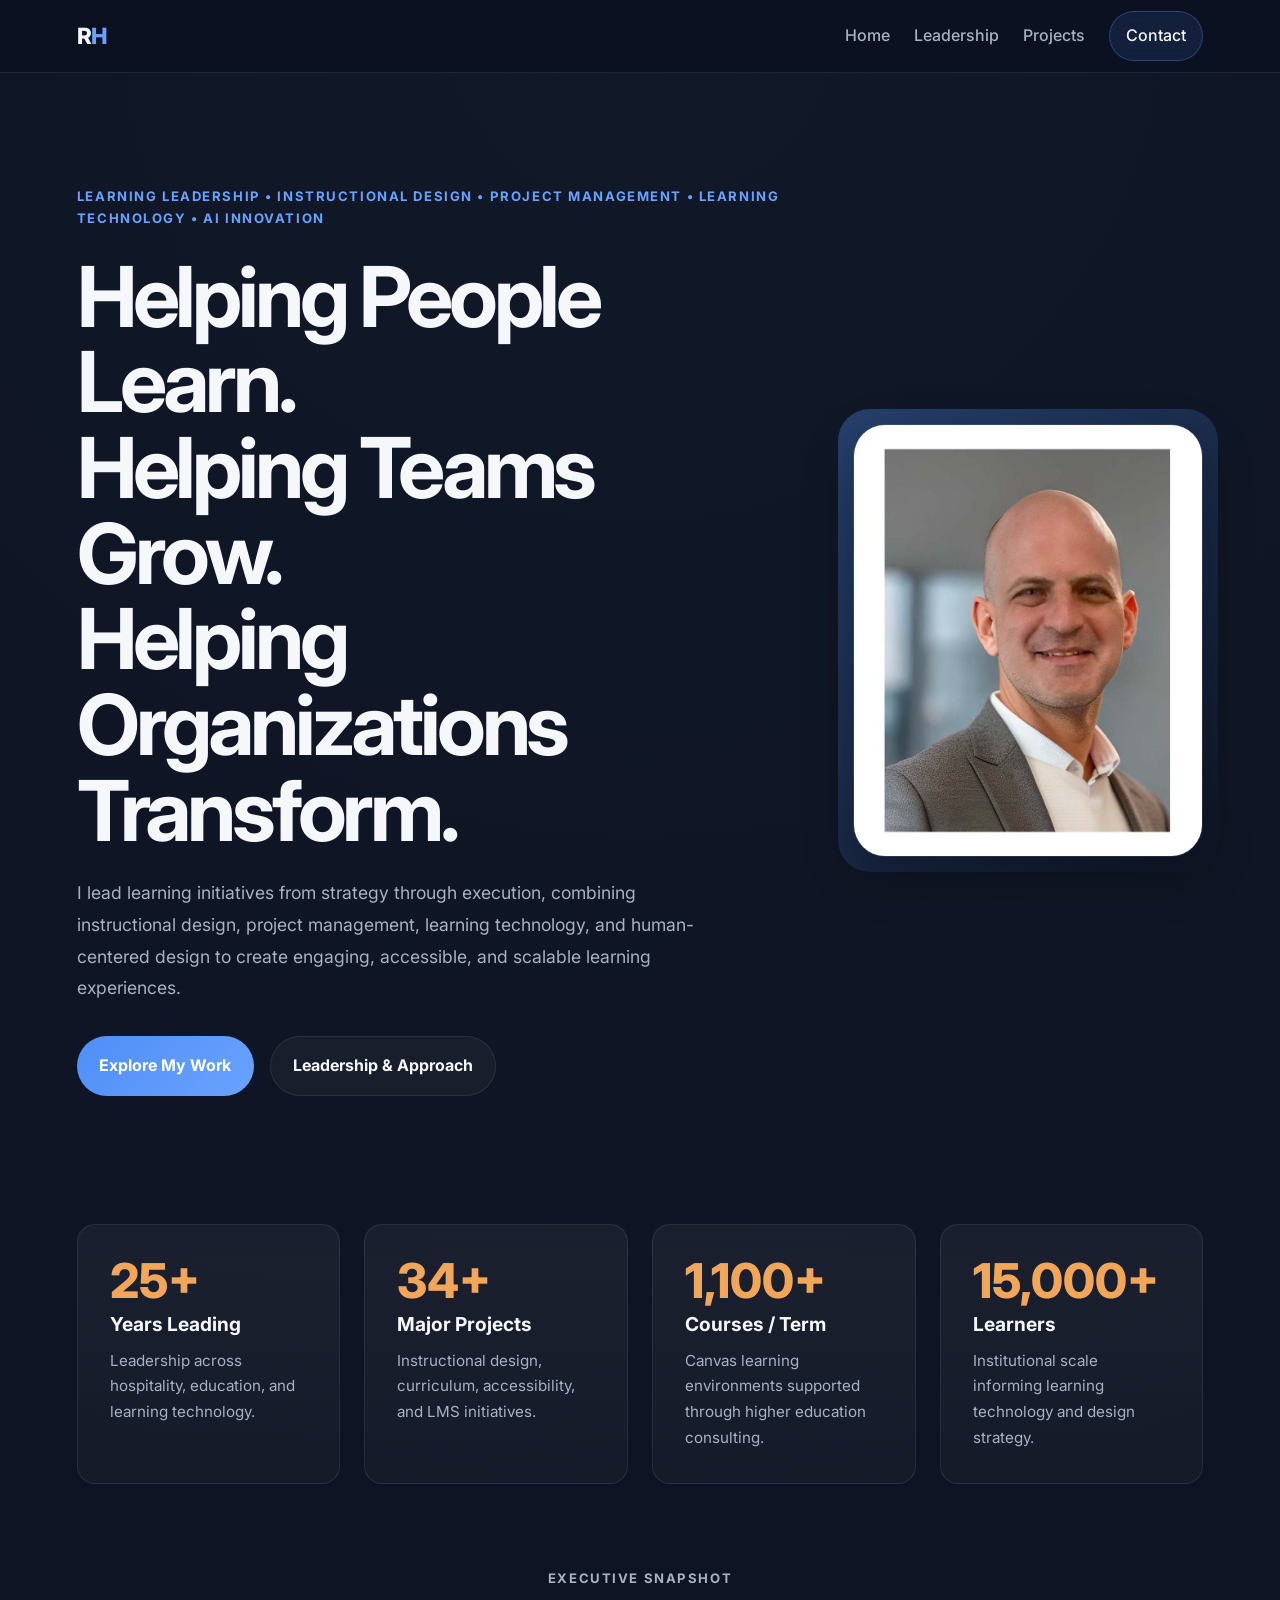
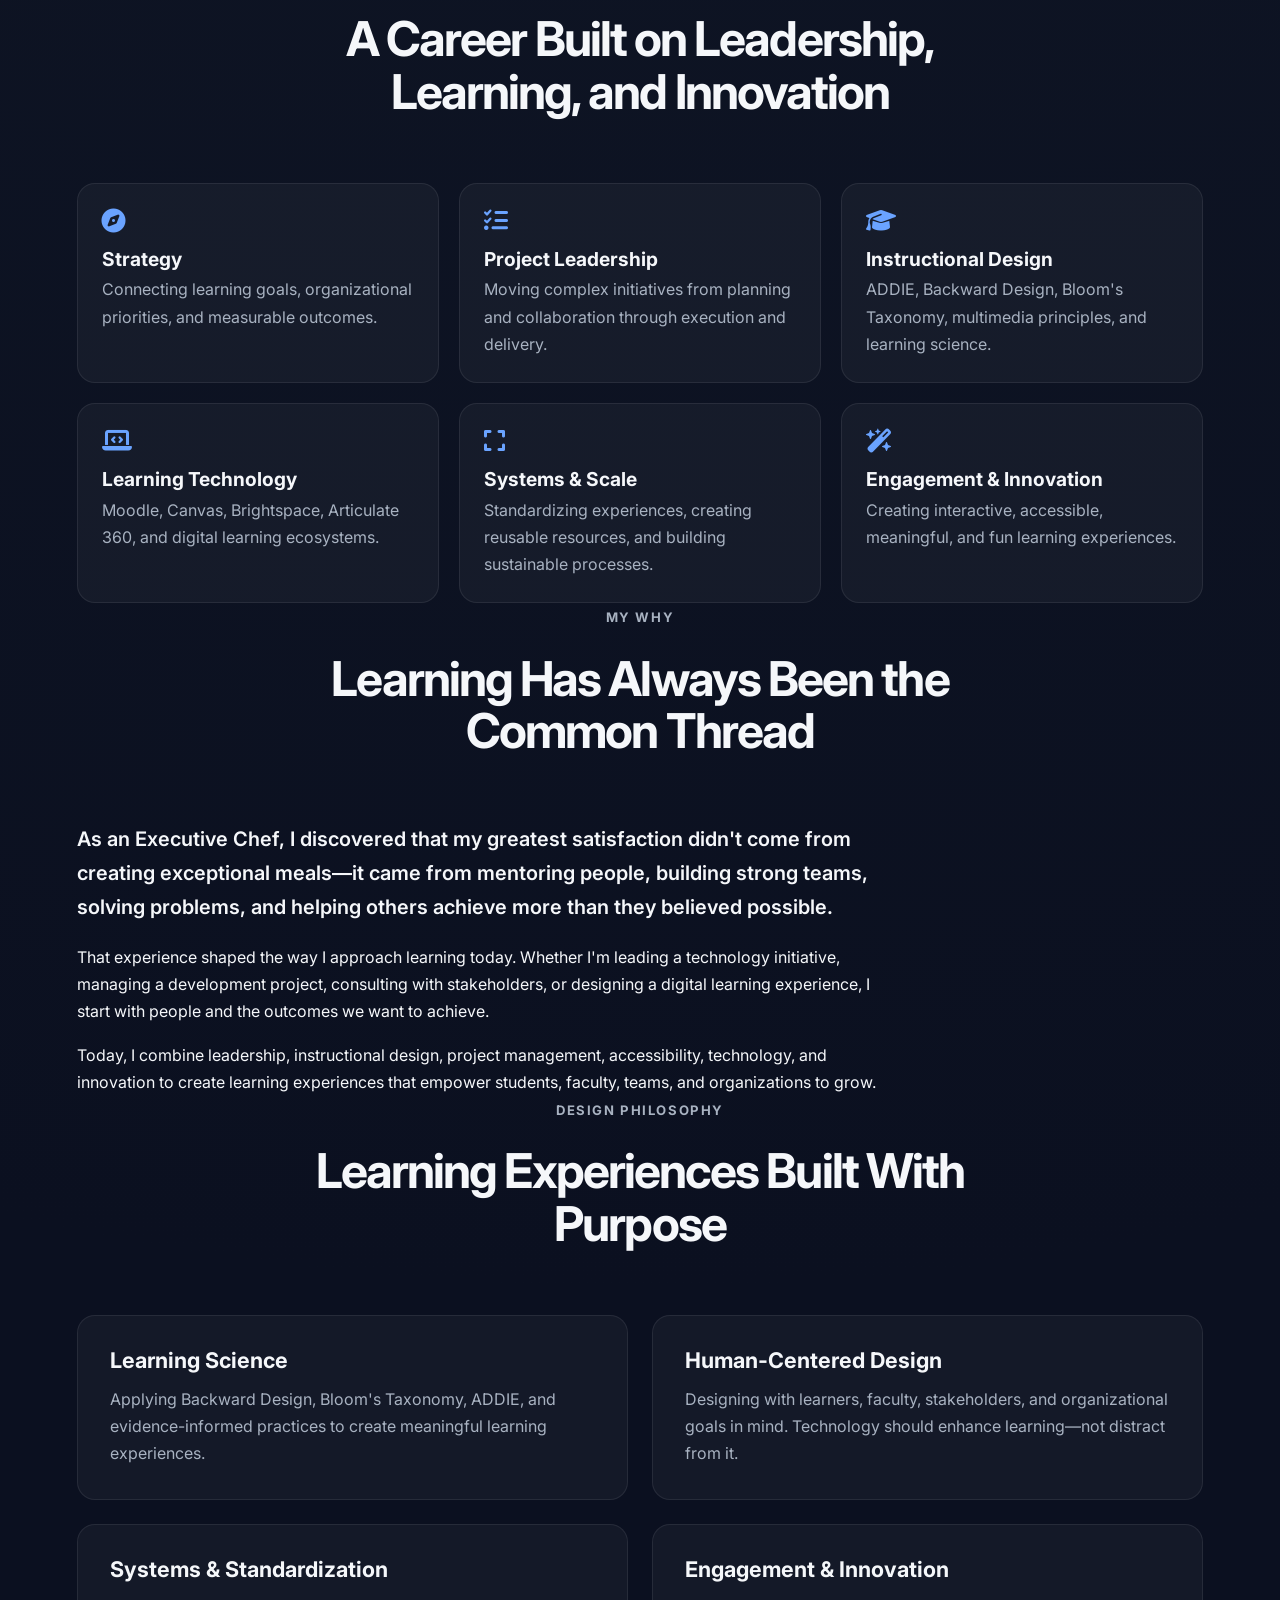
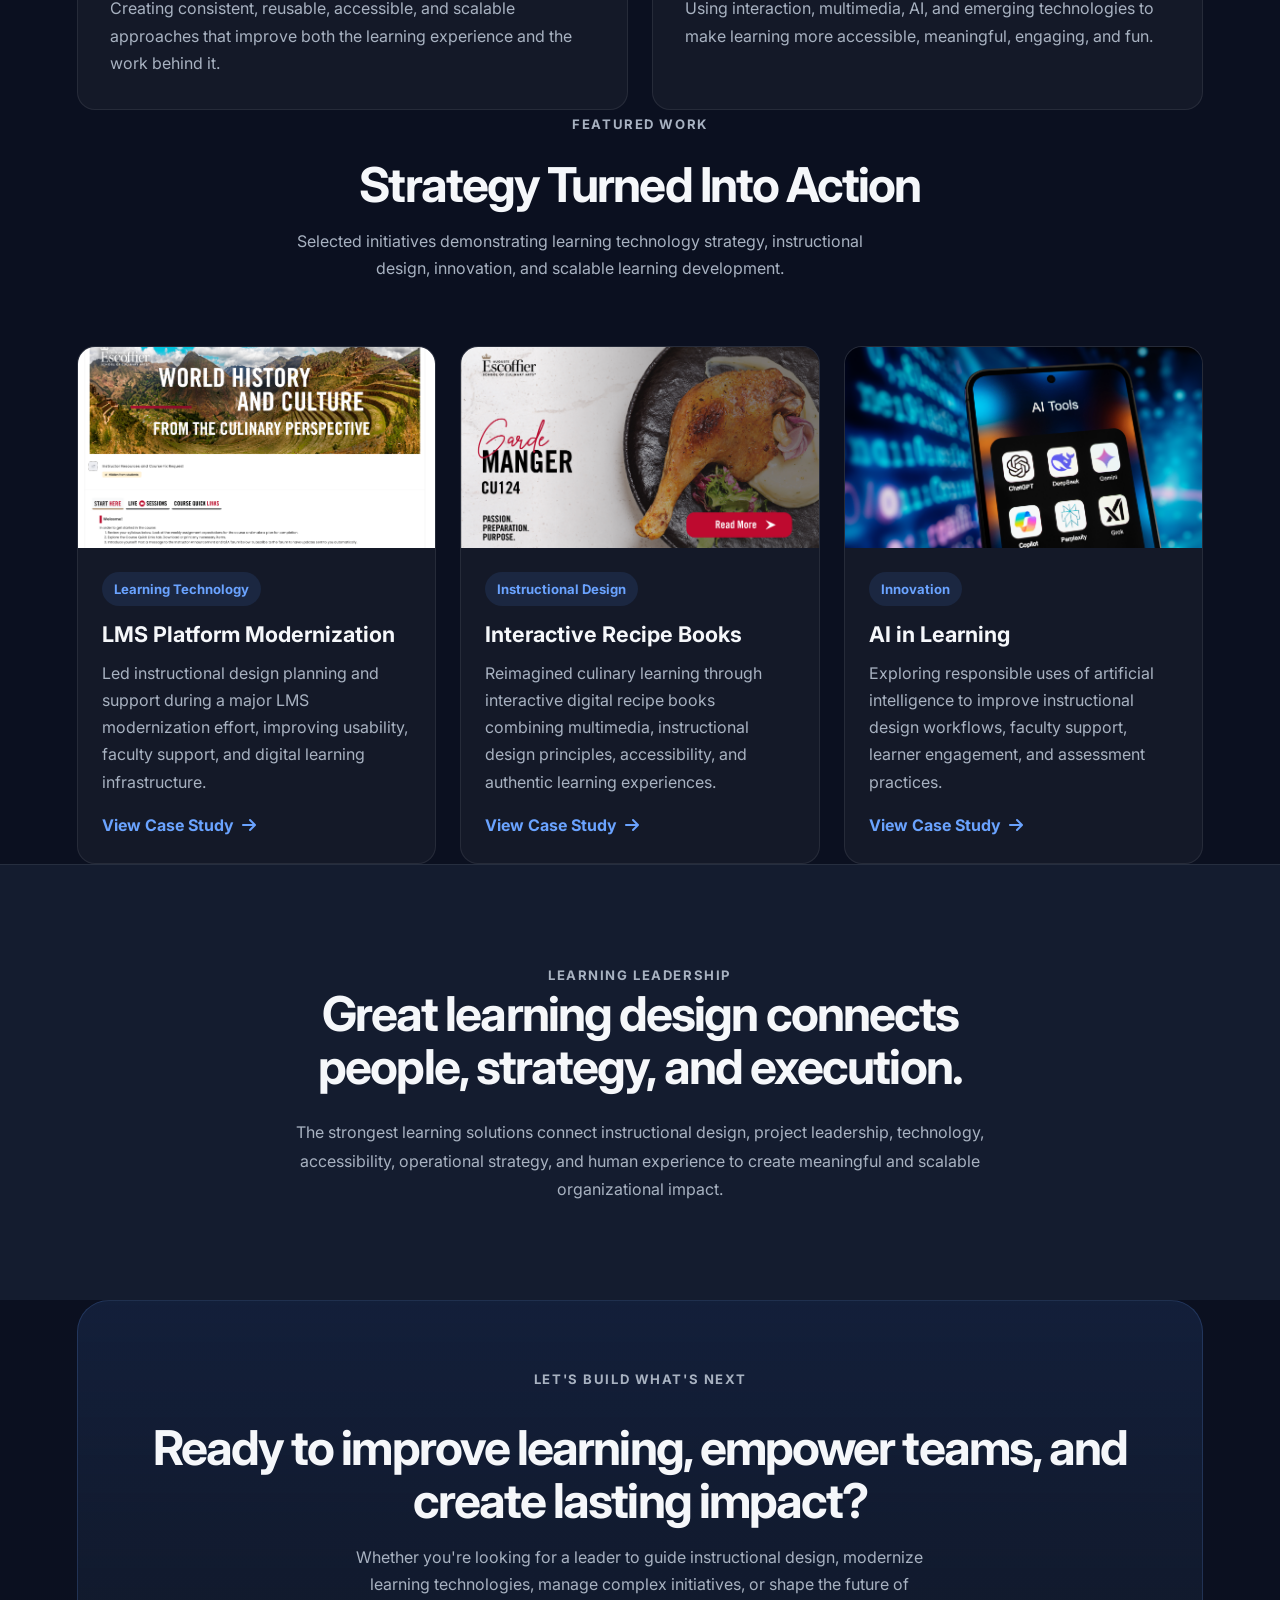
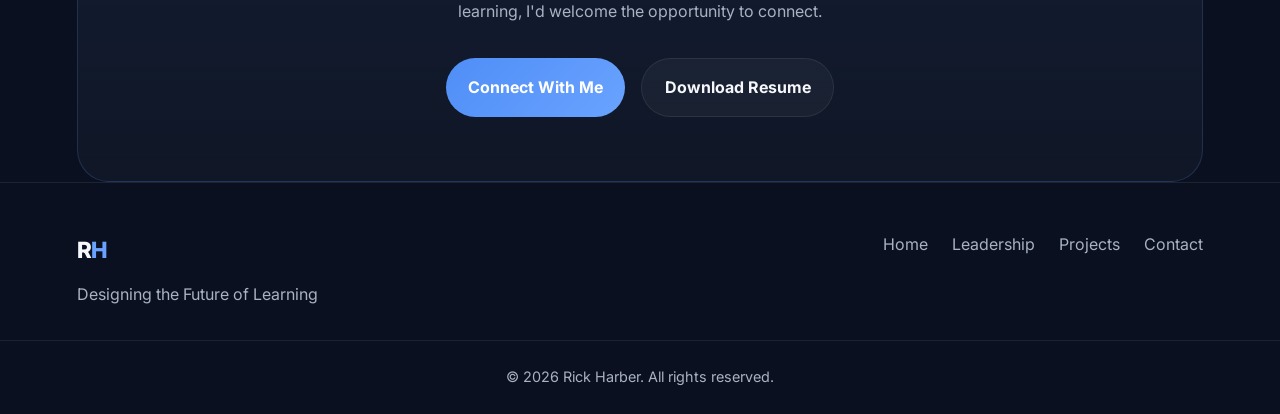
==== commit 43ecf899: "9.4.26" ====
--- a/index.html
+++ b/index.html
@@ -291,7 +291,7 @@
                     <img src="images/moodle-preview.jpg" alt="Moodle Modernization" />
                     <div class="initiative-content">
                         <span class="initiative-tag">Learning Technology</span>
-                        <h3>Moodle Modernization</h3>
+                        <h3>LMS Platform Modernization</h3>
                         <p>
                             Led instructional design planning and support during a major LMS
                             modernization effort, improving usability, faculty support,
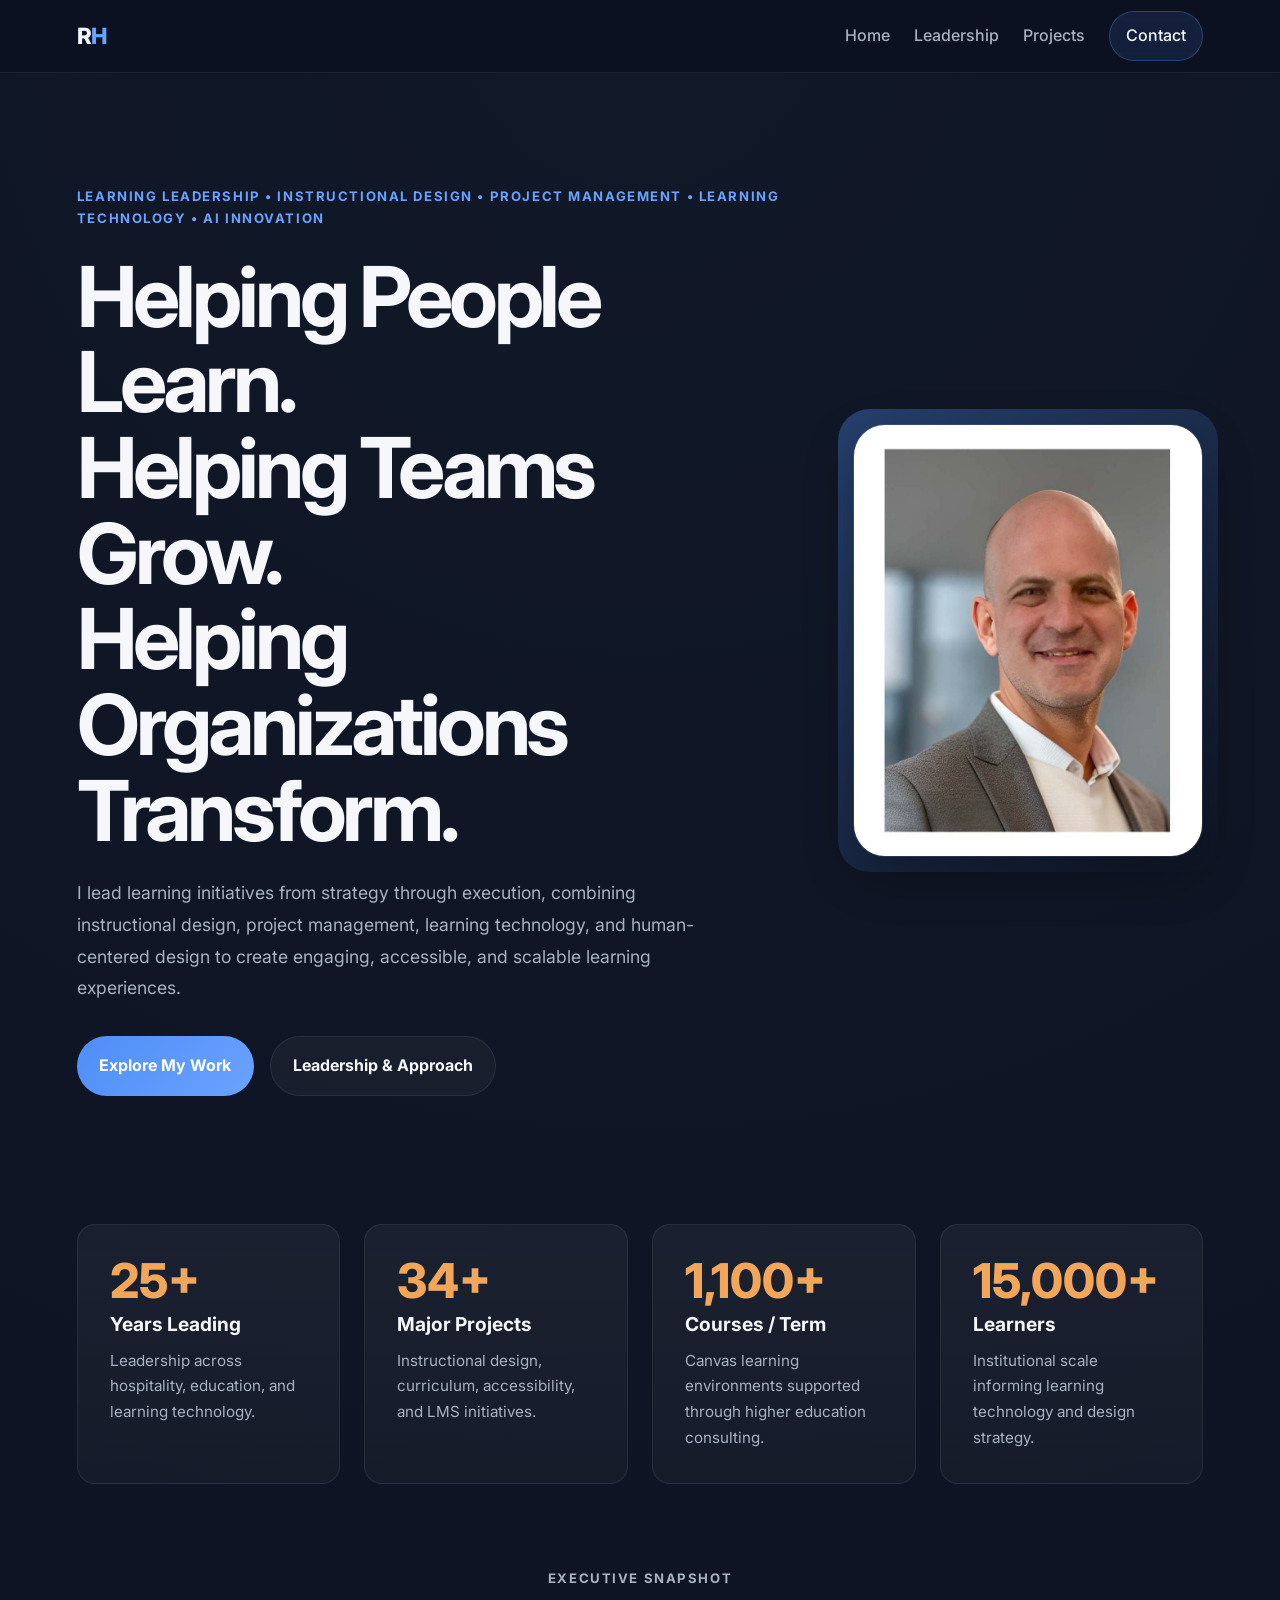
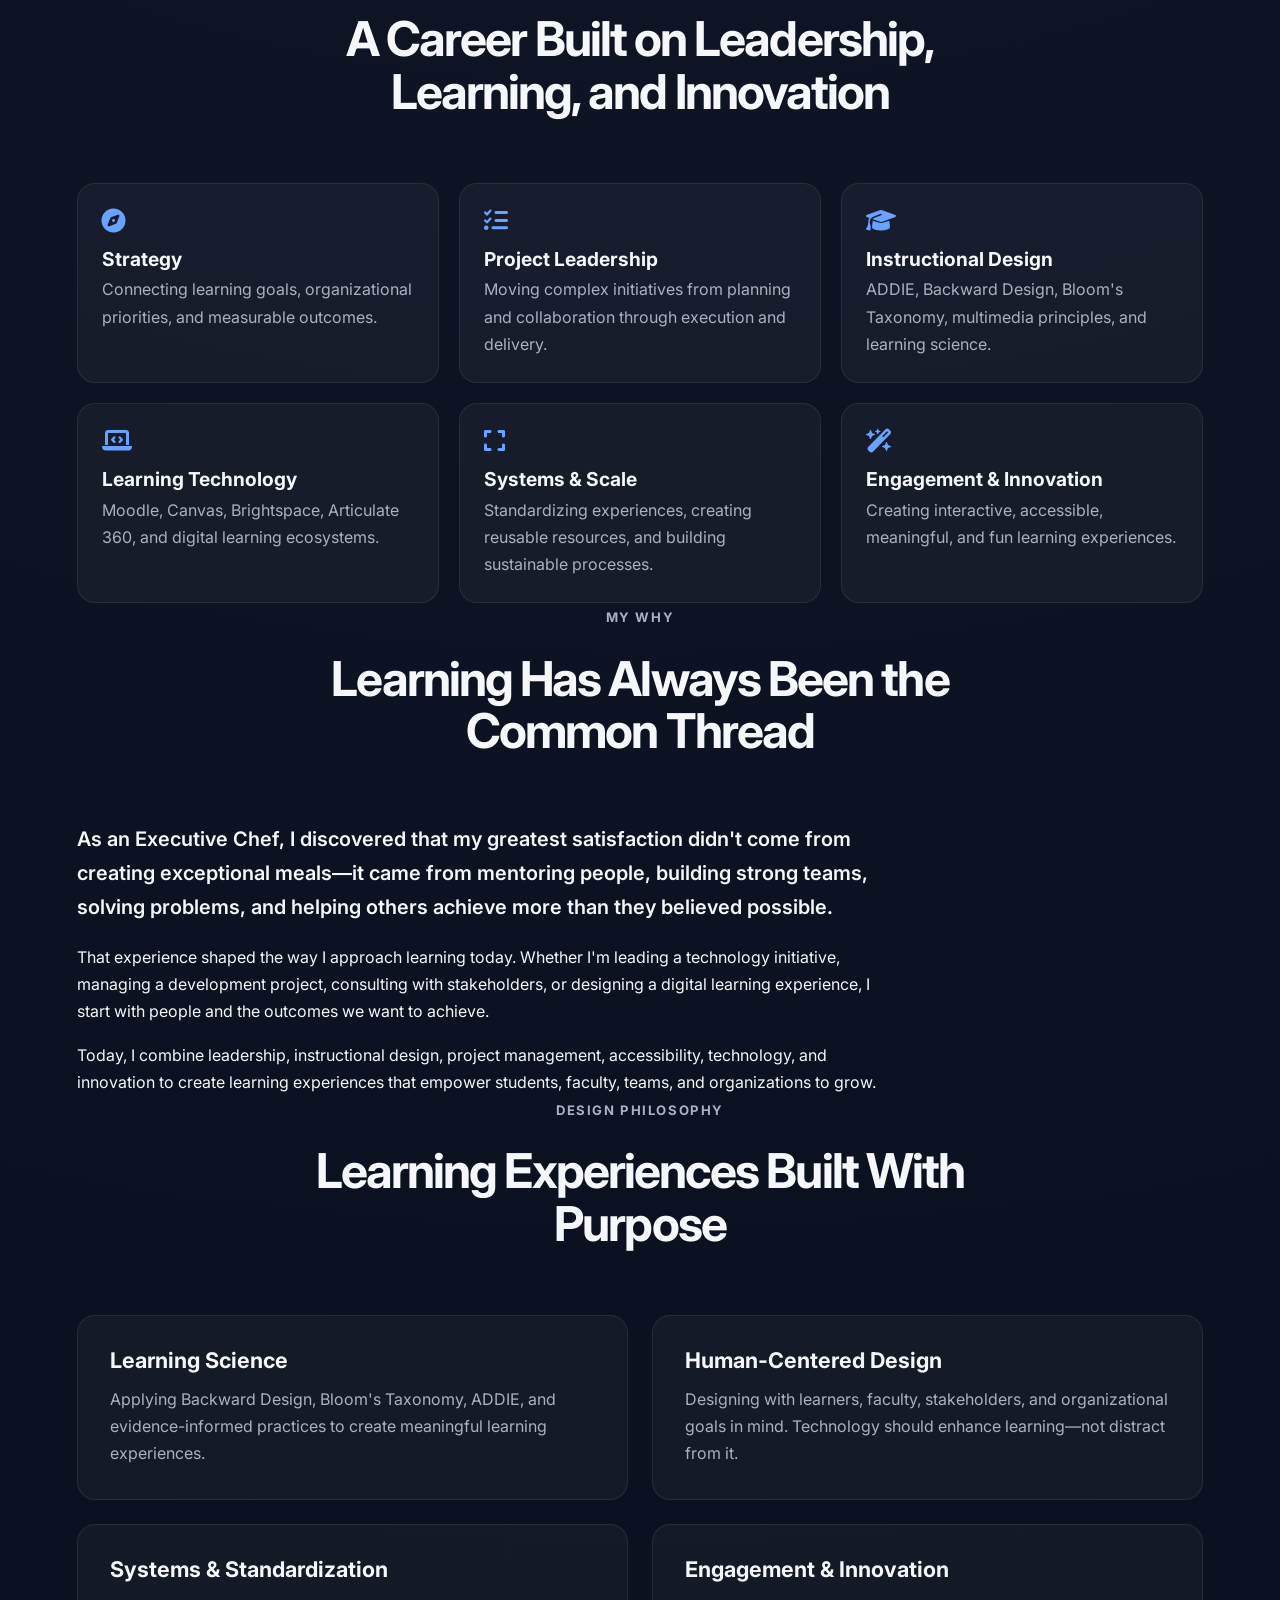
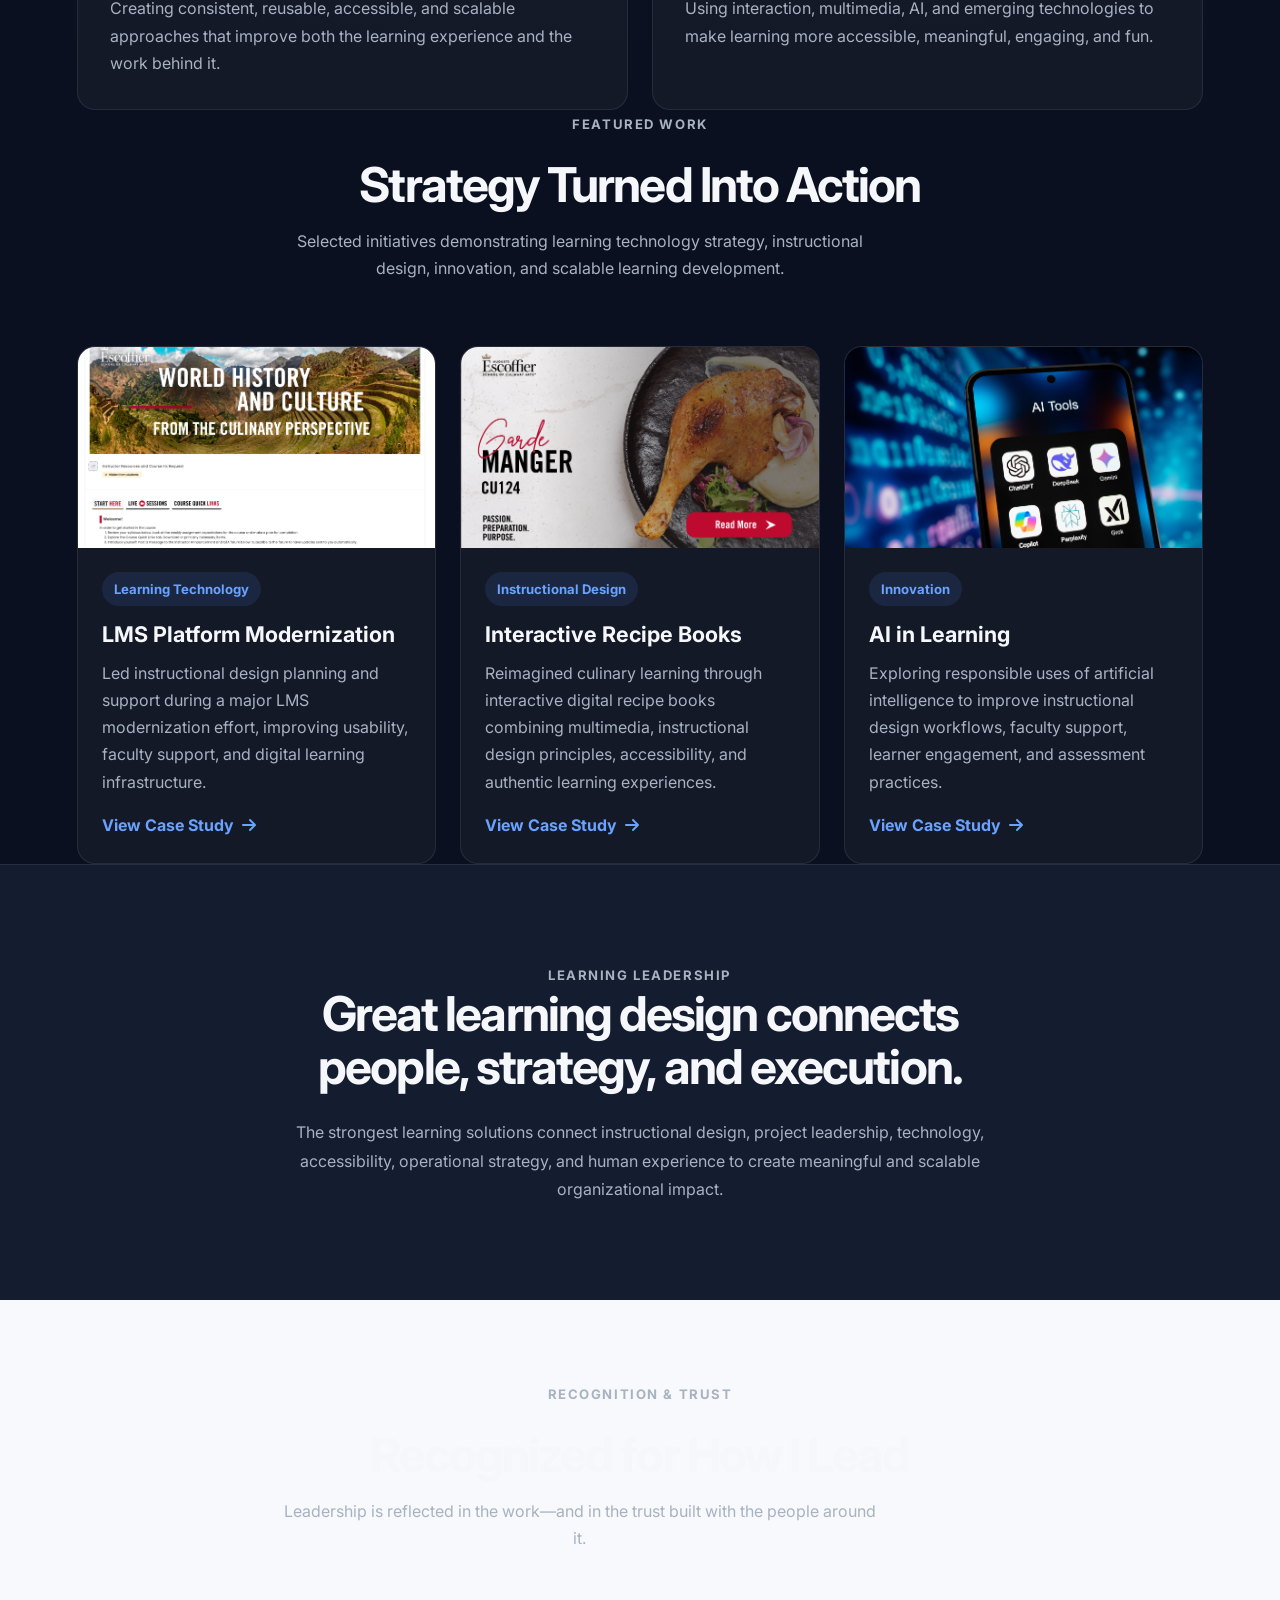
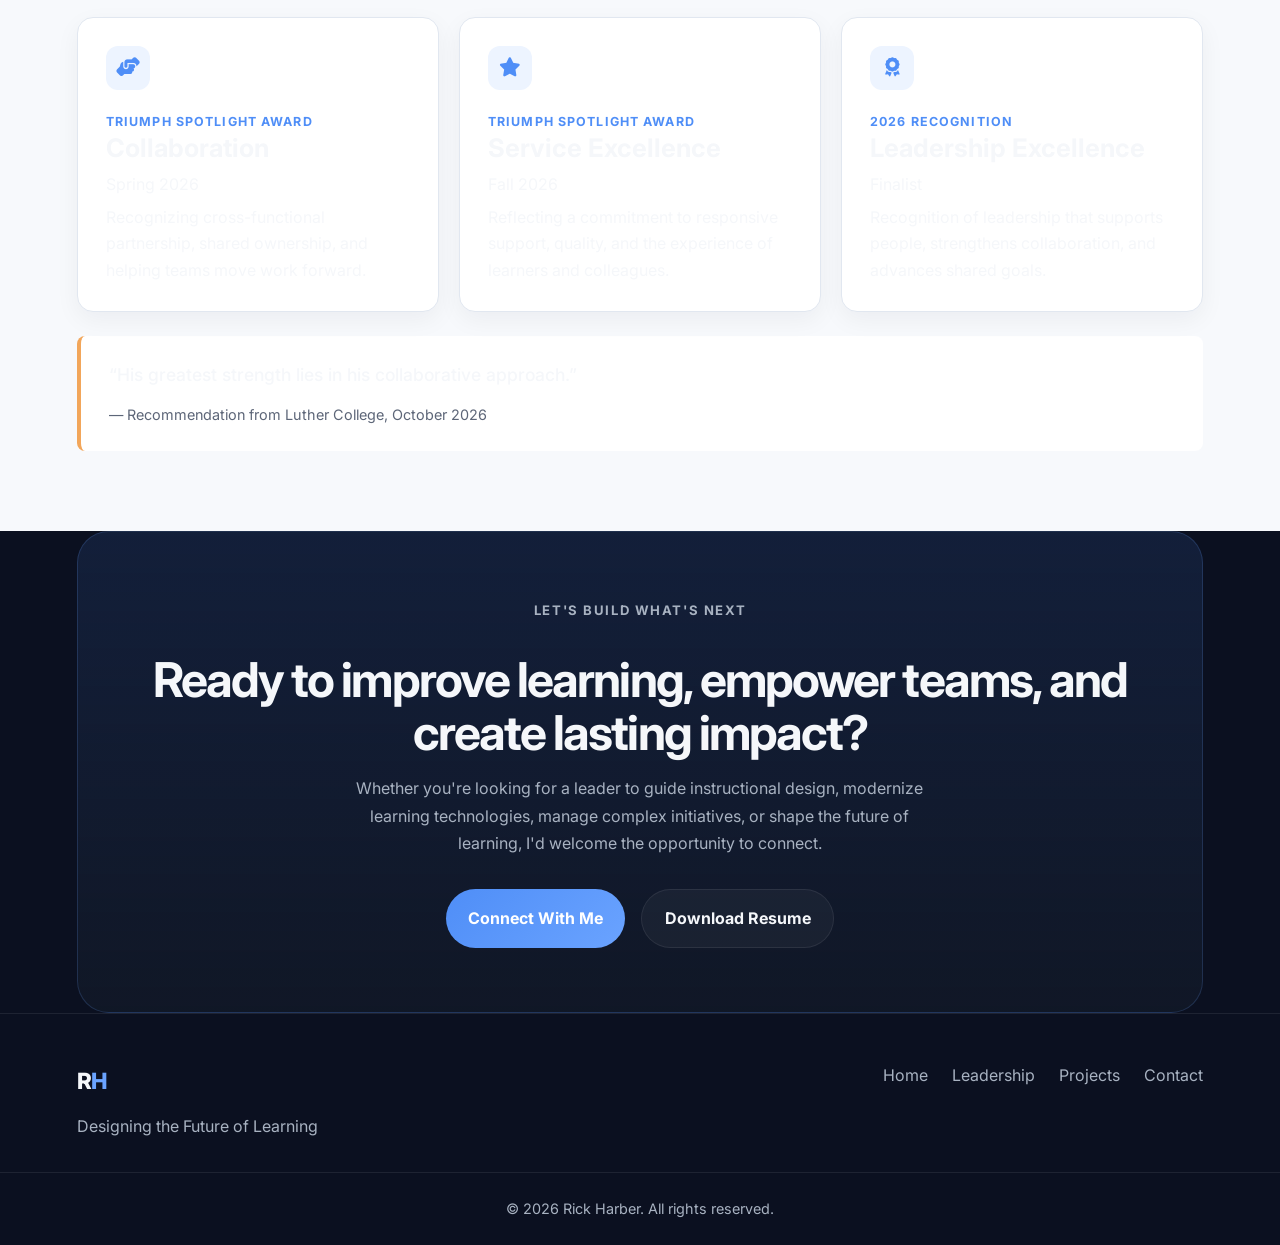
==== commit 598816a9: "10.9.26" ====
--- a/index.html
+++ b/index.html
@@ -26,6 +26,21 @@
 
     <link rel="stylesheet" href="css/styles.css" />
     <link rel="stylesheet" href="css/responsive.css" />
+
+    <style>
+        /* Recognition section: intentionally self-contained so it works with the existing site styles. */
+        .recognition { padding: 5rem 0; background: #f7f9fc; }
+        .recognition-grid { display: grid; grid-template-columns: repeat(3, minmax(0, 1fr)); gap: 1.25rem; margin-top: 2rem; }
+        .recognition-card { height: 100%; padding: 1.75rem; border: 1px solid #e1e7f0; border-radius: 1rem; background: #fff; box-shadow: 0 8px 24px rgba(11, 16, 32, .05); }
+        .recognition-card .recognition-icon { display: inline-flex; align-items: center; justify-content: center; width: 2.75rem; height: 2.75rem; margin-bottom: 1rem; border-radius: .75rem; color: #4f8ef7; background: #edf4ff; font-size: 1.2rem; }
+        .recognition-card h3 { margin: 0 0 .5rem; }
+        .recognition-card p { margin: .4rem 0 0; line-height: 1.65; }
+        .recognition-kicker { color: #4f8ef7; font-size: .78rem; font-weight: 700; letter-spacing: .09em; text-transform: uppercase; }
+        .recognition-quote { margin-top: 1.5rem; padding: 1.5rem 1.75rem; border-left: 4px solid #f2a65a; border-radius: .5rem; background: #fff; }
+        .recognition-quote blockquote { margin: 0; font-size: 1.1rem; line-height: 1.7; font-weight: 500; }
+        .recognition-quote p { margin: .8rem 0 0; color: #5d6678; font-size: .9rem; }
+        @media (max-width: 760px) { .recognition-grid { grid-template-columns: 1fr; } .recognition { padding: 3.5rem 0; } }
+    </style>
 </head>
 
 <body>
@@ -369,6 +384,49 @@
     </section>
 
 
+    <!-- Recognition & Recommendations -->
+    <section class="recognition" id="recognition">
+        <div class="container">
+            <div class="section-heading">
+                <p class="eyebrow">Recognition &amp; Trust</p>
+                <h2>Recognized for How I Lead</h2>
+                <p>Leadership is reflected in the work—and in the trust built with the people around it.</p>
+            </div>
+
+            <div class="recognition-grid">
+                <article class="recognition-card">
+                    <span class="recognition-icon"><i class="fa-solid fa-handshake-angle" aria-hidden="true"></i></span>
+                    <p class="recognition-kicker">Triumph Spotlight Award</p>
+                    <h3>Collaboration</h3>
+                    <p>Spring 2026</p>
+                    <p>Recognizing cross-functional partnership, shared ownership, and helping teams move work forward.</p>
+                </article>
+
+                <article class="recognition-card">
+                    <span class="recognition-icon"><i class="fa-solid fa-star" aria-hidden="true"></i></span>
+                    <p class="recognition-kicker">Triumph Spotlight Award</p>
+                    <h3>Service Excellence</h3>
+                    <p>Fall 2026</p>
+                    <p>Reflecting a commitment to responsive support, quality, and the experience of learners and colleagues.</p>
+                </article>
+
+                <article class="recognition-card">
+                    <span class="recognition-icon"><i class="fa-solid fa-award" aria-hidden="true"></i></span>
+                    <p class="recognition-kicker">2026 Recognition</p>
+                    <h3>Leadership Excellence</h3>
+                    <p>Finalist</p>
+                    <p>Recognition of leadership that supports people, strengthens collaboration, and advances shared goals.</p>
+                </article>
+            </div>
+
+            <div class="recognition-quote">
+                <blockquote>“His greatest strength lies in his collaborative approach.”</blockquote>
+                <p>— Recommendation from Luther College, October 2026</p>
+            </div>
+        </div>
+    </section>
+
+
     <!-- CTA -->
     <section class="cta">
 
--- a/css/styles.css
+++ b/css/styles.css
@@ -1483,6 +1483,8 @@
     grid-template-columns: repeat(auto-fit, minmax(340px, 1fr));
     gap: 2rem;
 }
+
+
 
 .project-card {
     background: var(--surface);
@@ -1554,7 +1556,87 @@
     color: var(--primary-light);
     padding-left: 6px;
 }
-
+/* ==========================================================
+   FEATURED CONSULTING PROJECT
+========================================================== */
+
+.project-featured {
+    margin-top: 2rem;
+    background: var(--surface);
+    border: 1px solid var(--border);
+    border-radius: 18px;
+    padding: 2.5rem;
+    box-shadow: var(--shadow-sm);
+    transition: .3s ease;
+}
+
+.project-featured:hover {
+    transform: translateY(-6px);
+    box-shadow: var(--shadow-lg);
+    border-color: var(--primary);
+}
+
+.project-featured-content {
+    max-width: 1100px;
+    margin: 0 auto;
+}
+
+.project-featured h3 {
+    margin-bottom: 1rem;
+}
+
+.project-featured-content > p {
+    max-width: 900px;
+    margin-bottom: 2rem;
+}
+
+.project-featured-columns {
+    display: grid;
+    grid-template-columns: repeat(2, 1fr);
+    gap: 3rem;
+}
+
+.project-featured .project-details {
+    margin-bottom: 0;
+}
+
+.project-featured .project-details h4 {
+    color: var(--text);
+}
+
+.project-featured .project-details li {
+    margin-bottom: .6rem;
+}
+
+.project-featured .project-details strong {
+    color: var(--text-secondary);
+}
+
+@media (max-width: 700px) {
+
+    .project-featured {
+        padding: 2rem;
+    }
+
+    .project-featured-columns {
+        grid-template-columns: 1fr;
+        gap: 1.5rem;
+    }
+
+}
+/* ==========================================
+   FEATURED PROJECT GRID
+   ========================================== */
+
+.featured-project-grid {
+    grid-template-columns: repeat(2, minmax(0, 1fr));
+}
+
+@media (max-width: 700px) {
+    .featured-project-grid {
+        grid-template-columns: 1fr;
+    }
+}
 
 /* ==========================================================
    STRATEGY STATEMENT
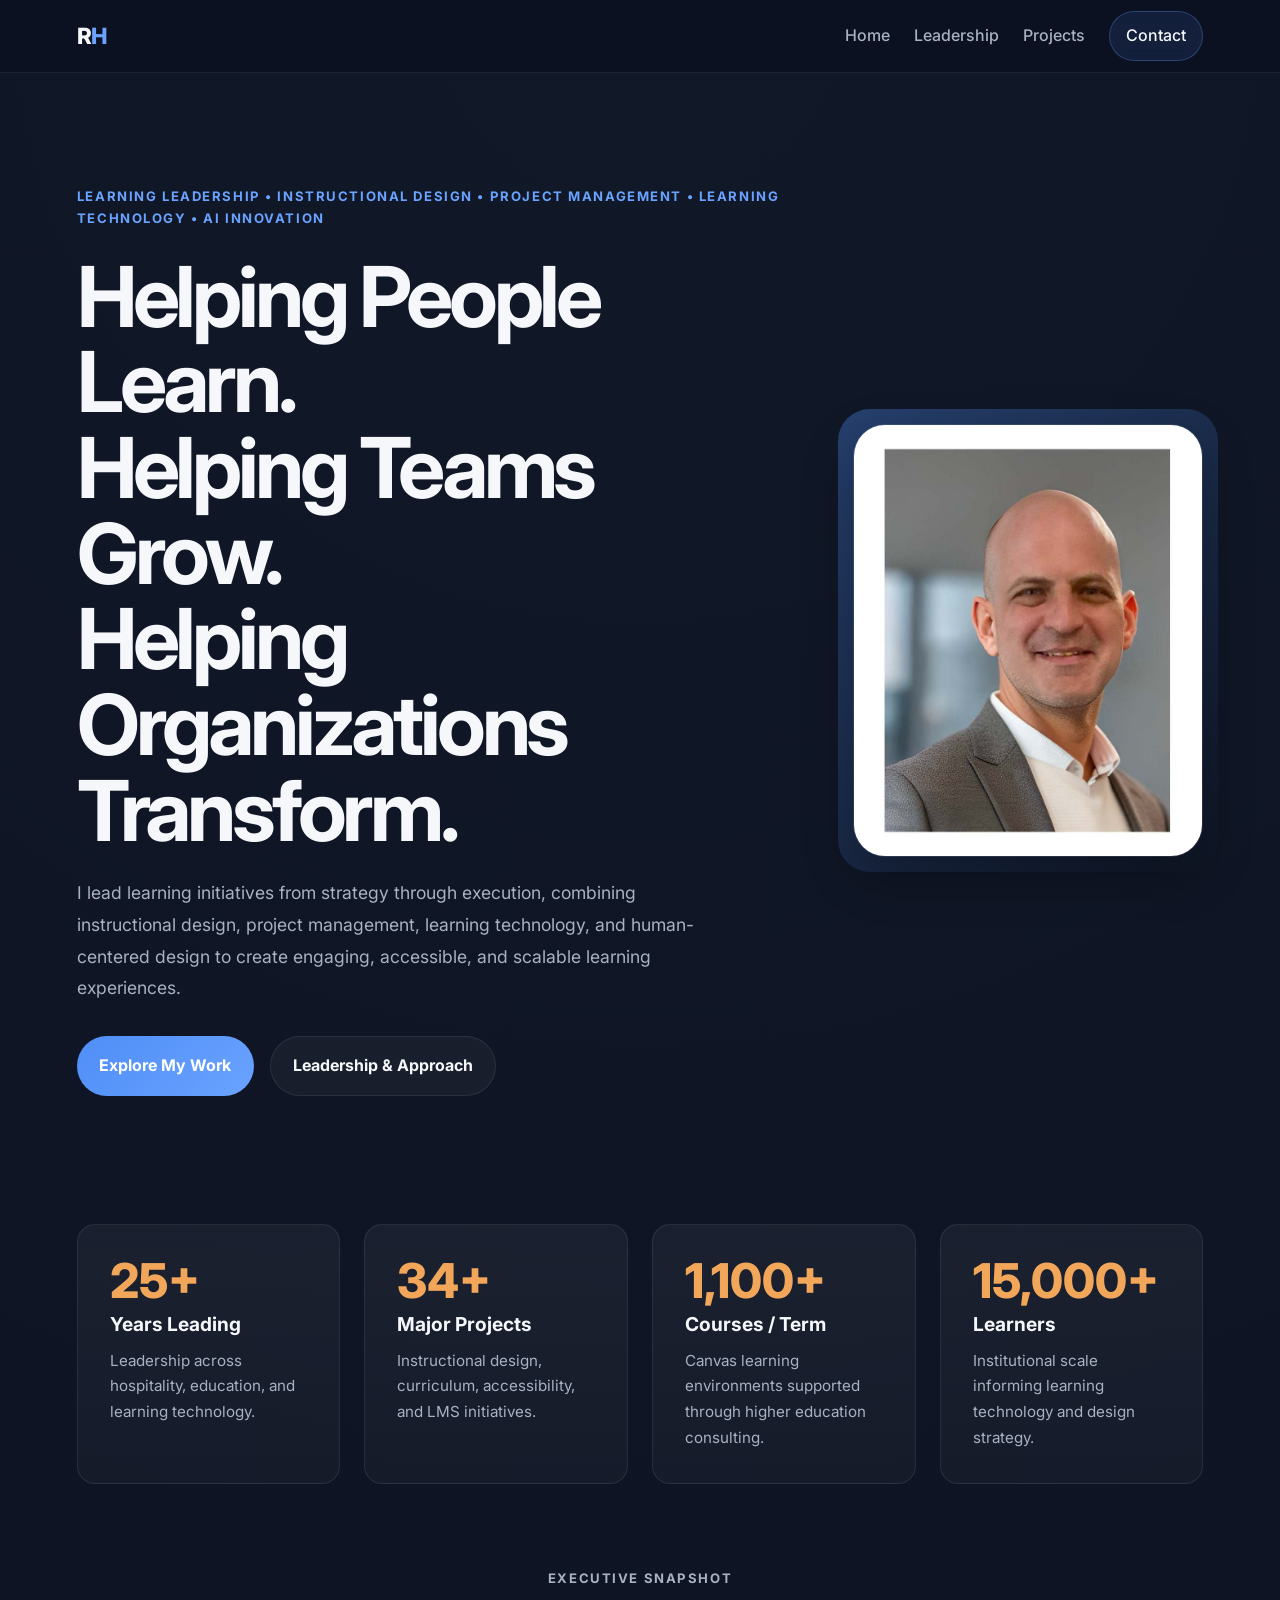
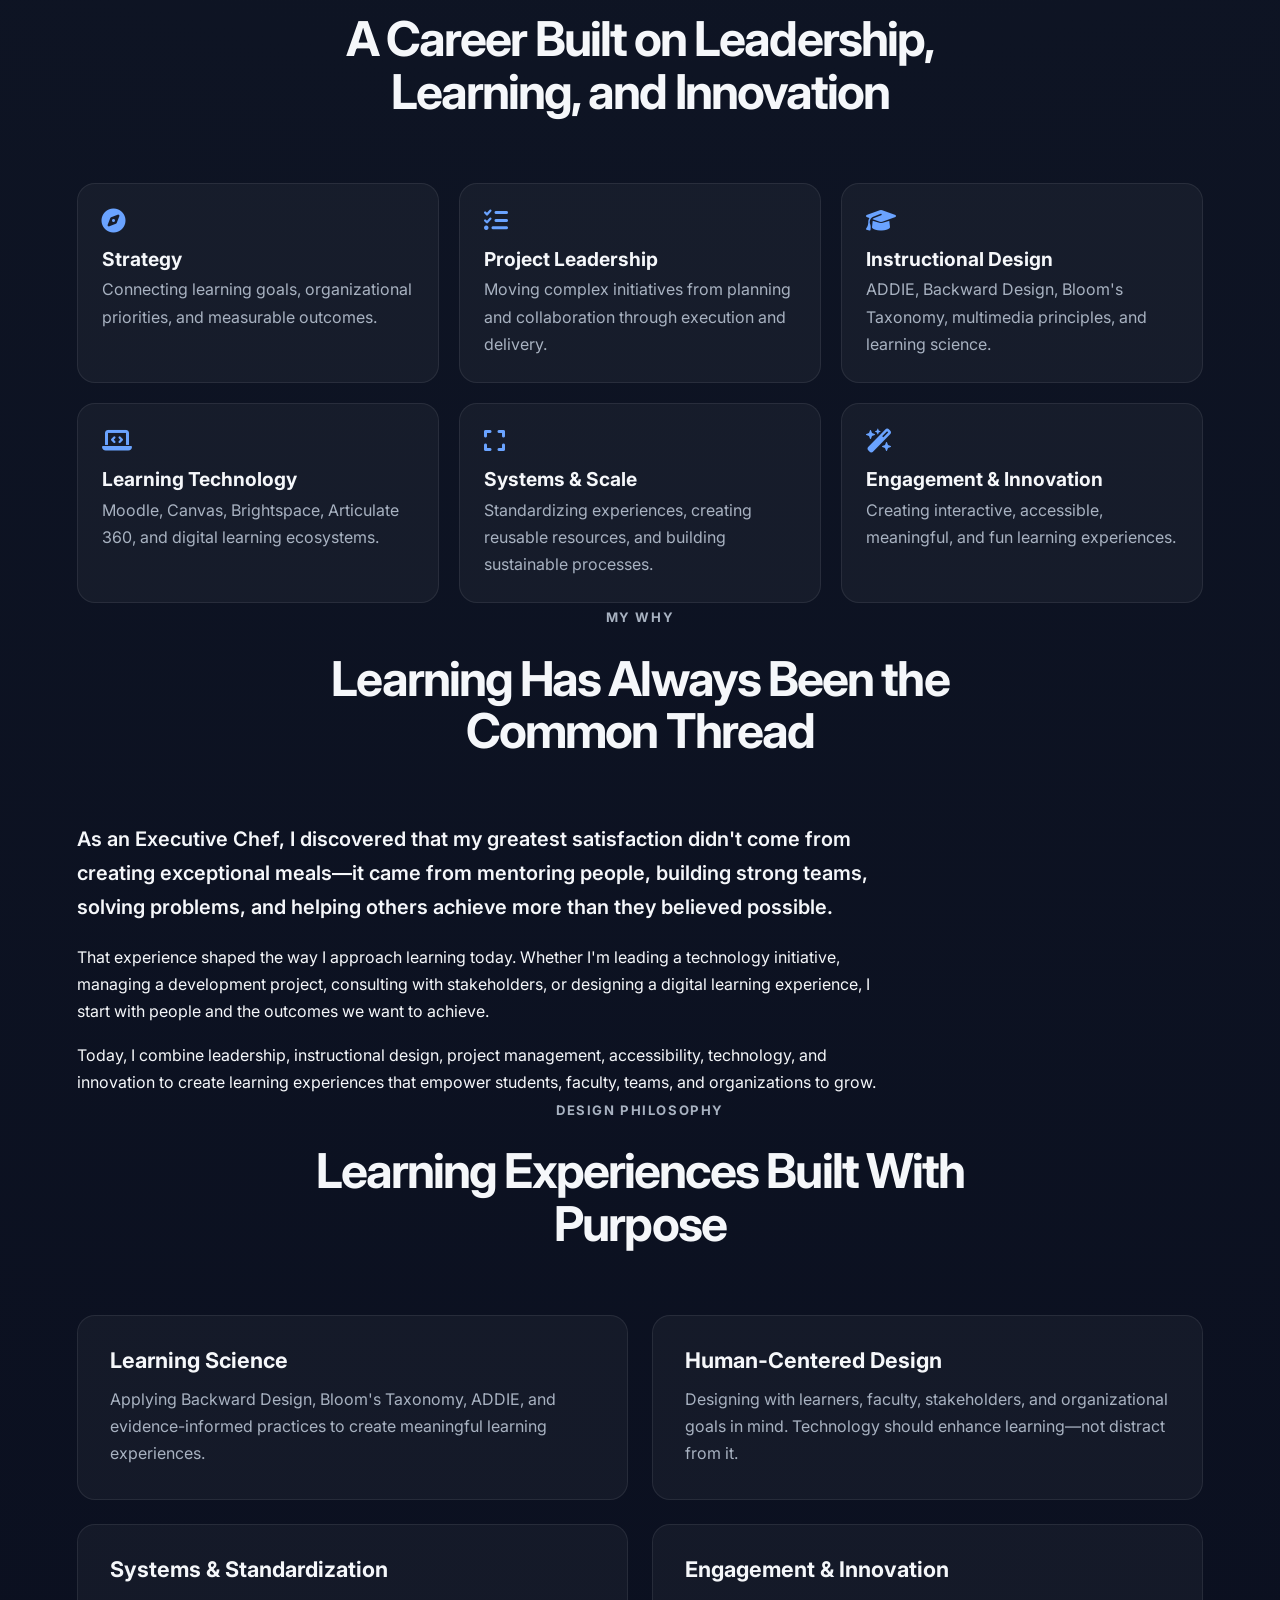
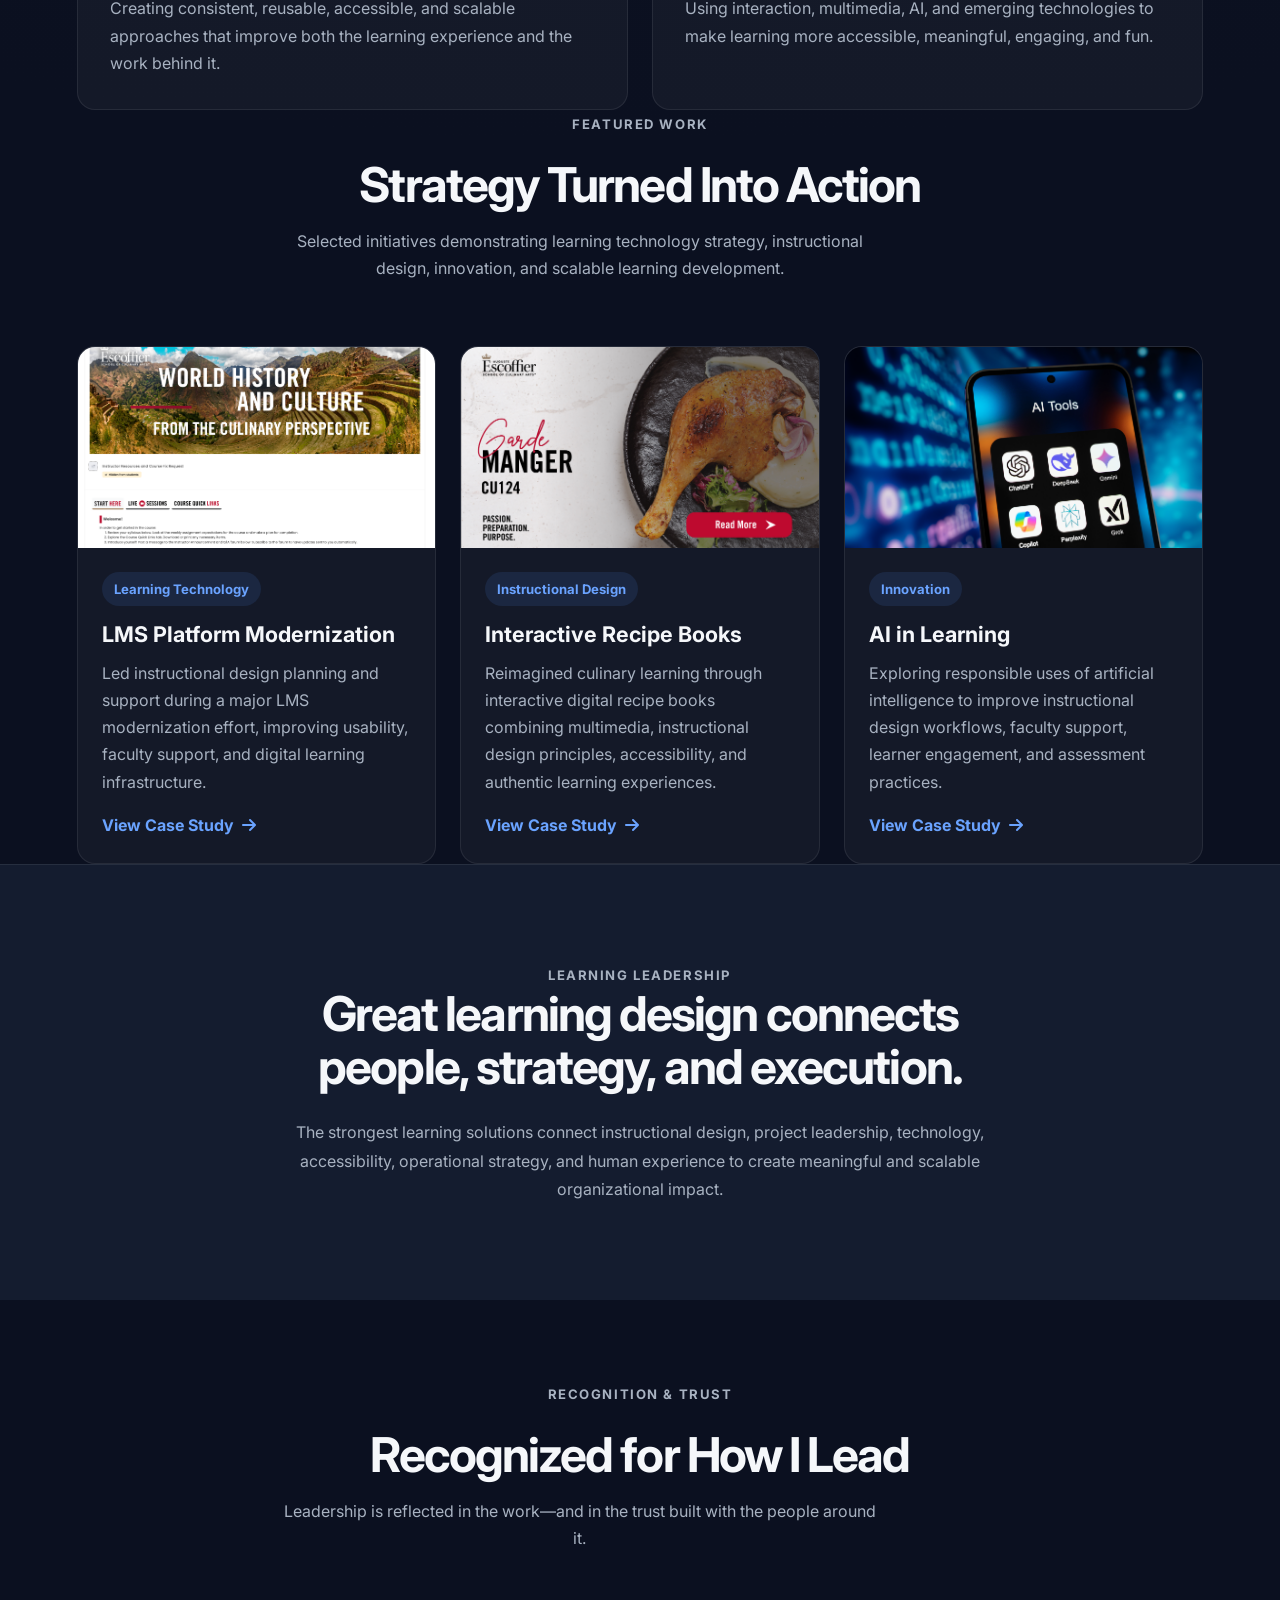
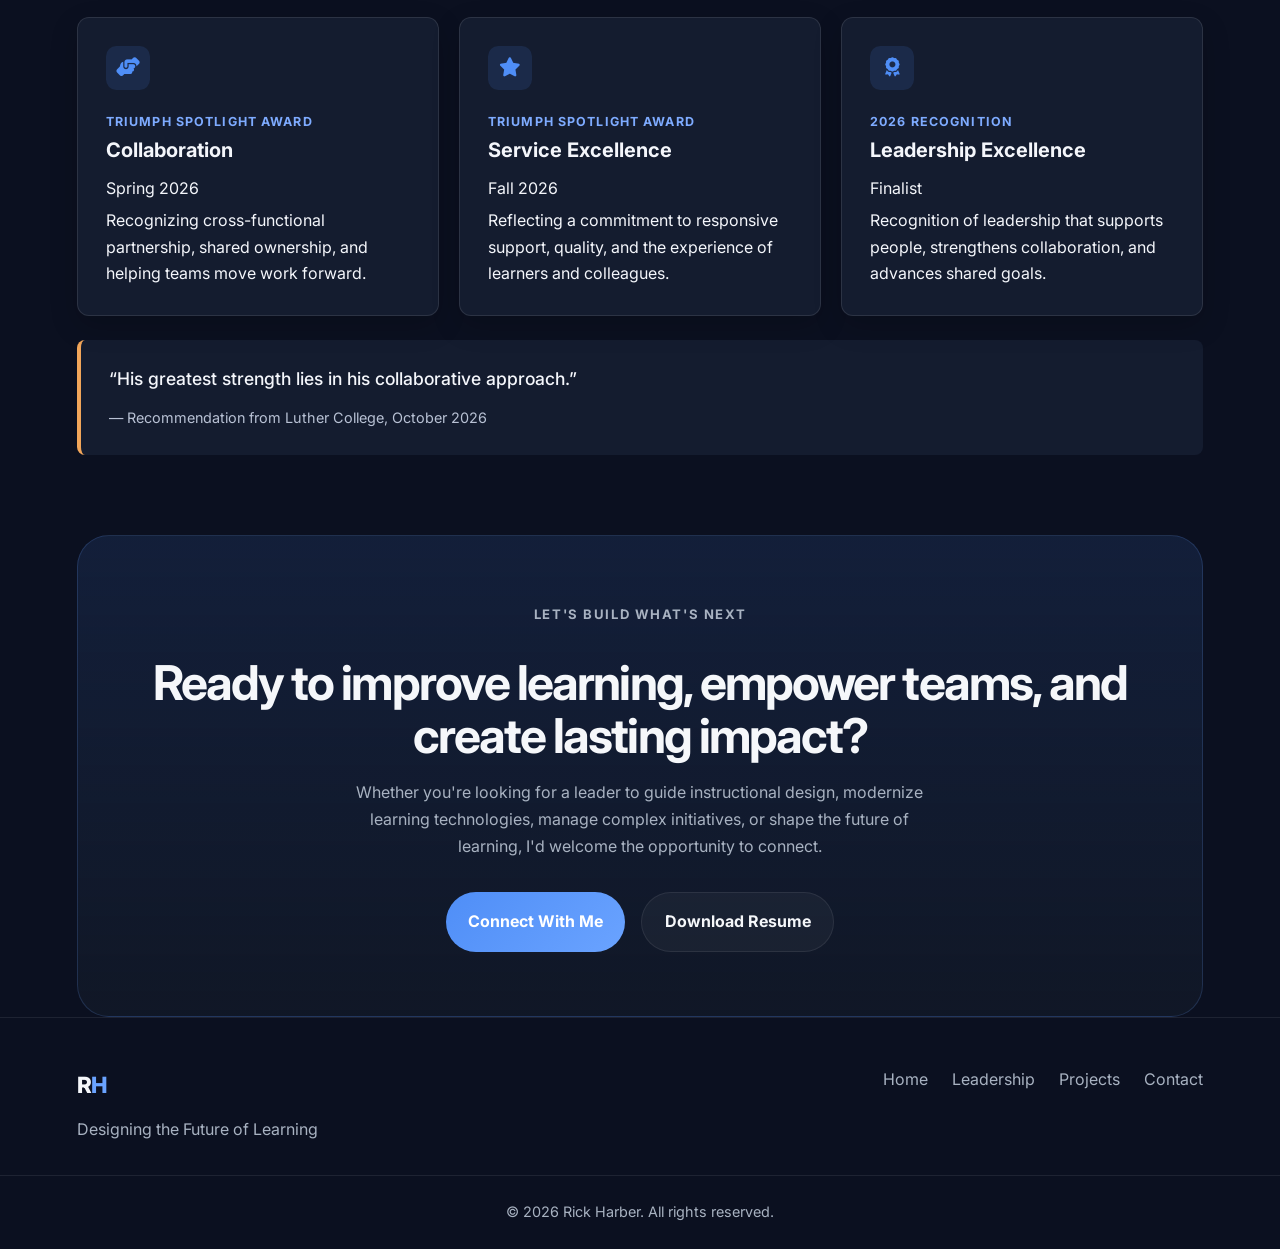
==== commit 1b6d99e5: "10.9.26.2" ====
--- a/index.html
+++ b/index.html
@@ -28,17 +28,18 @@
     <link rel="stylesheet" href="css/responsive.css" />
 
     <style>
-        /* Recognition section: intentionally self-contained so it works with the existing site styles. */
-        .recognition { padding: 5rem 0; background: #f7f9fc; }
+        /* Recognition section uses the same dark palette and inherited typography as the rest of Project Lighthouse. */
+        .recognition { padding: 5rem 0; background: #0b1020; color: #f4f6fb; font-family: inherit; }
+        .recognition .container { font-family: inherit; }
         .recognition-grid { display: grid; grid-template-columns: repeat(3, minmax(0, 1fr)); gap: 1.25rem; margin-top: 2rem; }
-        .recognition-card { height: 100%; padding: 1.75rem; border: 1px solid #e1e7f0; border-radius: 1rem; background: #fff; box-shadow: 0 8px 24px rgba(11, 16, 32, .05); }
-        .recognition-card .recognition-icon { display: inline-flex; align-items: center; justify-content: center; width: 2.75rem; height: 2.75rem; margin-bottom: 1rem; border-radius: .75rem; color: #4f8ef7; background: #edf4ff; font-size: 1.2rem; }
-        .recognition-card h3 { margin: 0 0 .5rem; }
-        .recognition-card p { margin: .4rem 0 0; line-height: 1.65; }
-        .recognition-kicker { color: #4f8ef7; font-size: .78rem; font-weight: 700; letter-spacing: .09em; text-transform: uppercase; }
-        .recognition-quote { margin-top: 1.5rem; padding: 1.5rem 1.75rem; border-left: 4px solid #f2a65a; border-radius: .5rem; background: #fff; }
-        .recognition-quote blockquote { margin: 0; font-size: 1.1rem; line-height: 1.7; font-weight: 500; }
-        .recognition-quote p { margin: .8rem 0 0; color: #5d6678; font-size: .9rem; }
+        .recognition-card { height: 100%; padding: 1.75rem; border: 1px solid rgba(255,255,255,.10); border-radius: .75rem; background: #141c2f; color: inherit; box-shadow: 0 10px 28px rgba(0,0,0,.18); }
+        .recognition-card .recognition-icon { display: inline-flex; align-items: center; justify-content: center; width: 2.75rem; height: 2.75rem; margin-bottom: 1rem; border-radius: .65rem; color: #4f8ef7; background: rgba(79,142,247,.13); font-size: 1.2rem; }
+        .recognition-card h3 { margin: 0 0 .5rem; color: inherit; font: inherit; font-size: 1.25rem; font-weight: 700; }
+        .recognition-card p { margin: .4rem 0 0; color: inherit; line-height: 1.65; }
+        .recognition-card .recognition-kicker { color: #7eabff; font-size: .78rem; font-weight: 700; letter-spacing: .09em; text-transform: uppercase; }
+        .recognition-quote { margin-top: 1.5rem; padding: 1.5rem 1.75rem; border-left: 4px solid #f2a65a; border-radius: .5rem; background: #141c2f; color: #f4f6fb; }
+        .recognition-quote blockquote { margin: 0; color: inherit; font-size: 1.1rem; line-height: 1.7; font-weight: 500; }
+        .recognition-quote p { margin: .8rem 0 0; color: #b8c1d4; font-size: .9rem; }
         @media (max-width: 760px) { .recognition-grid { grid-template-columns: 1fr; } .recognition { padding: 3.5rem 0; } }
     </style>
 </head>
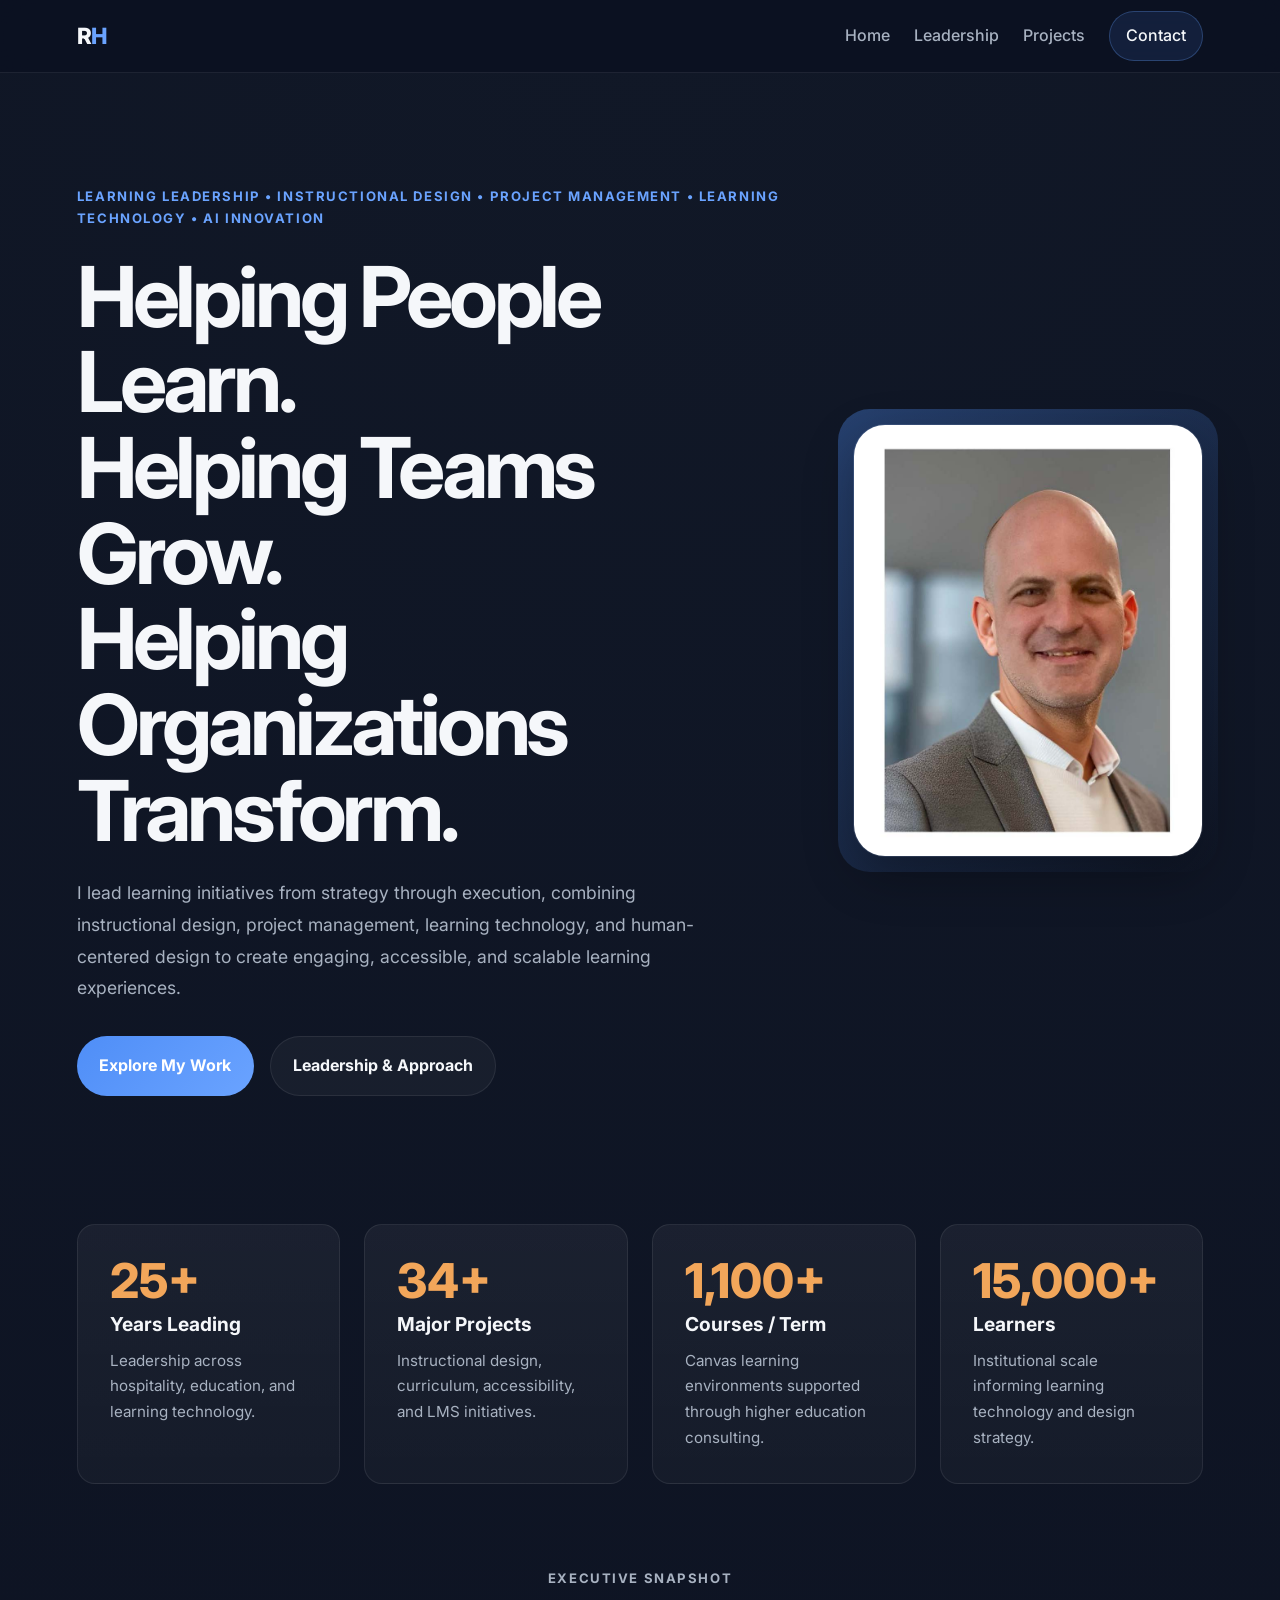
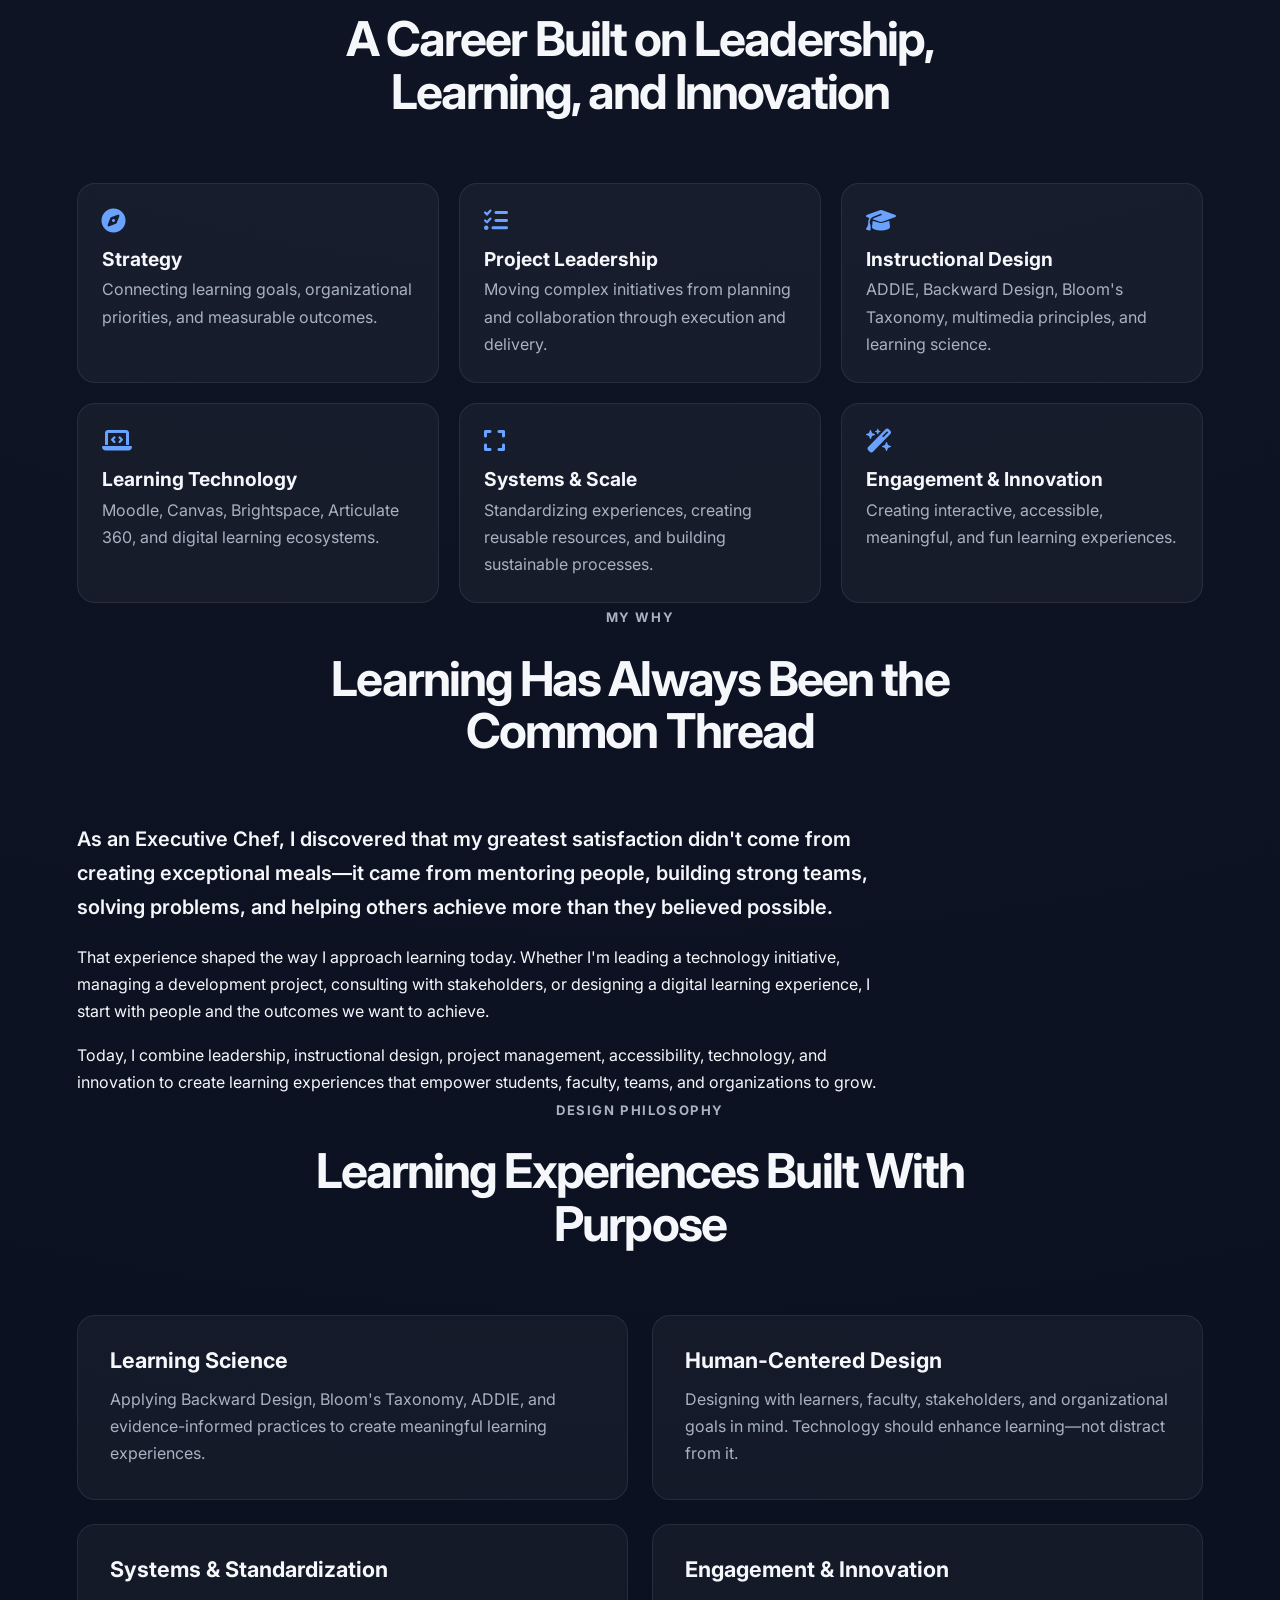
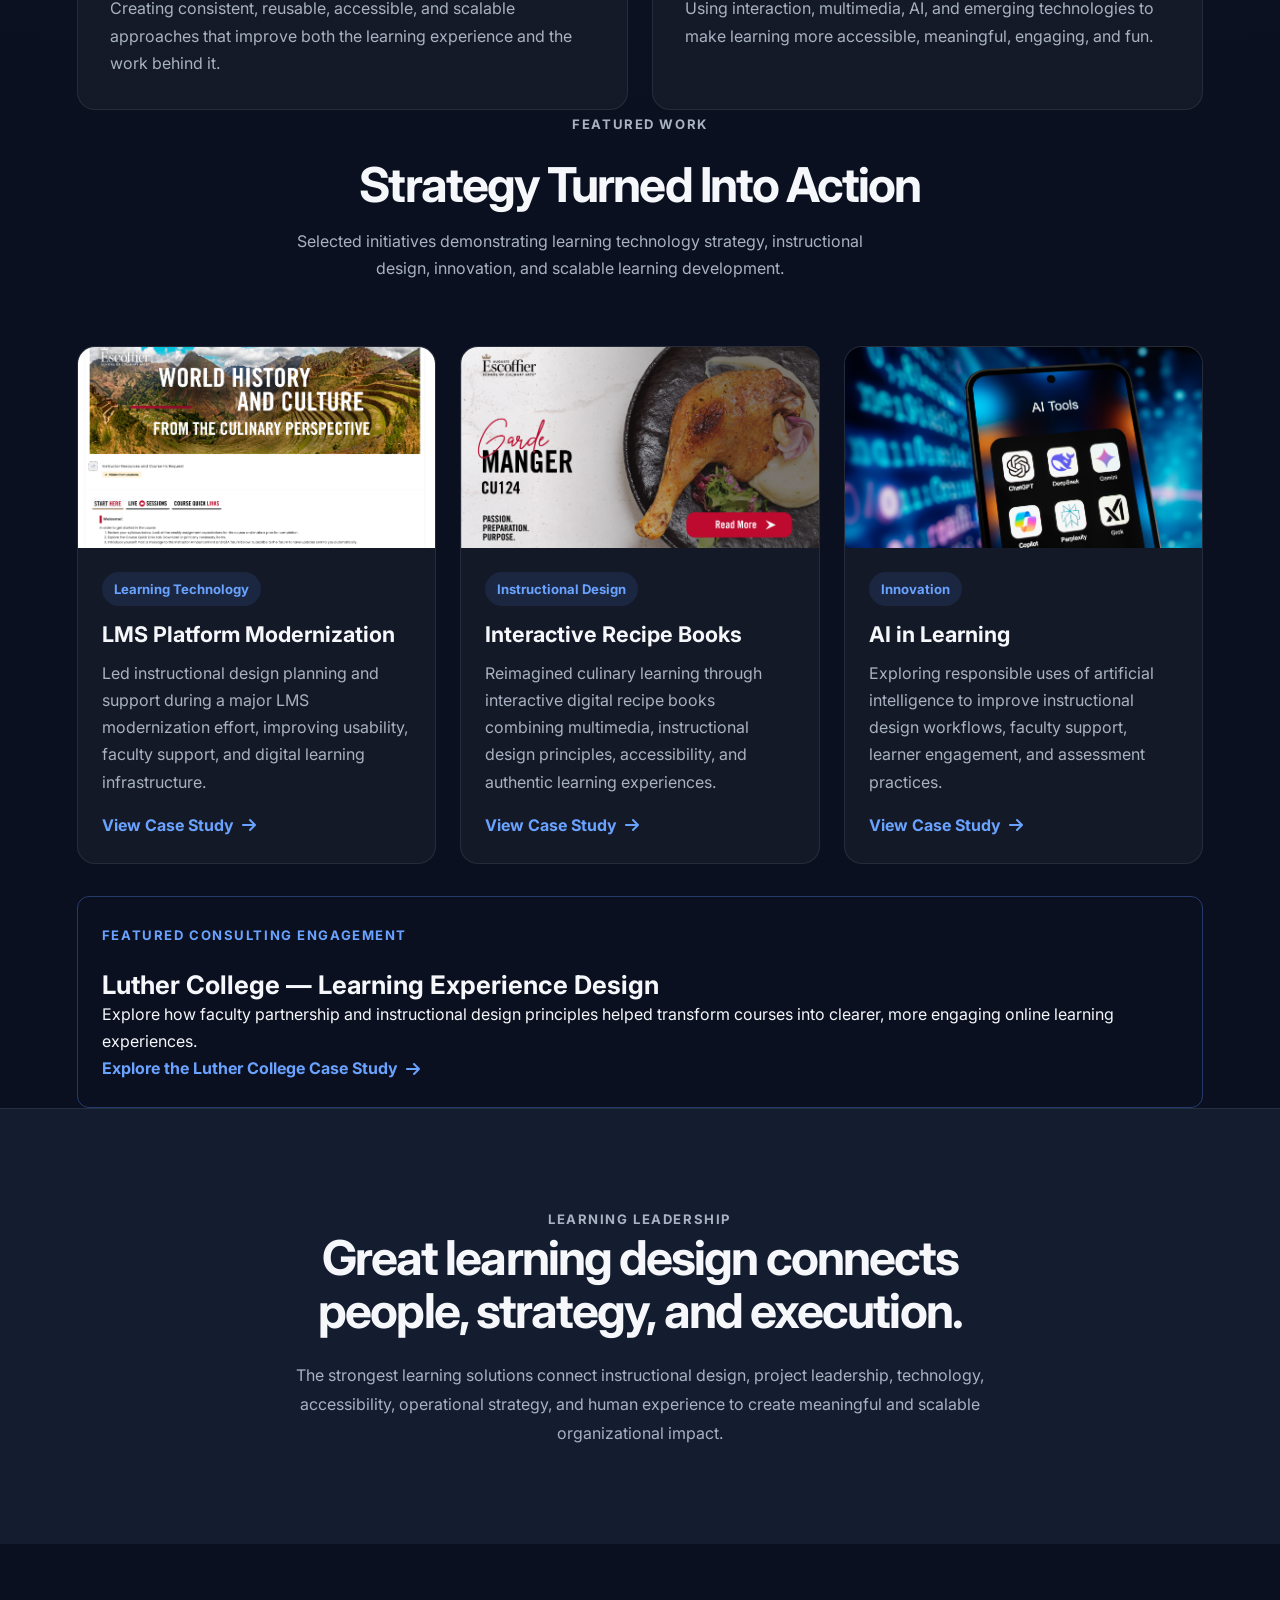
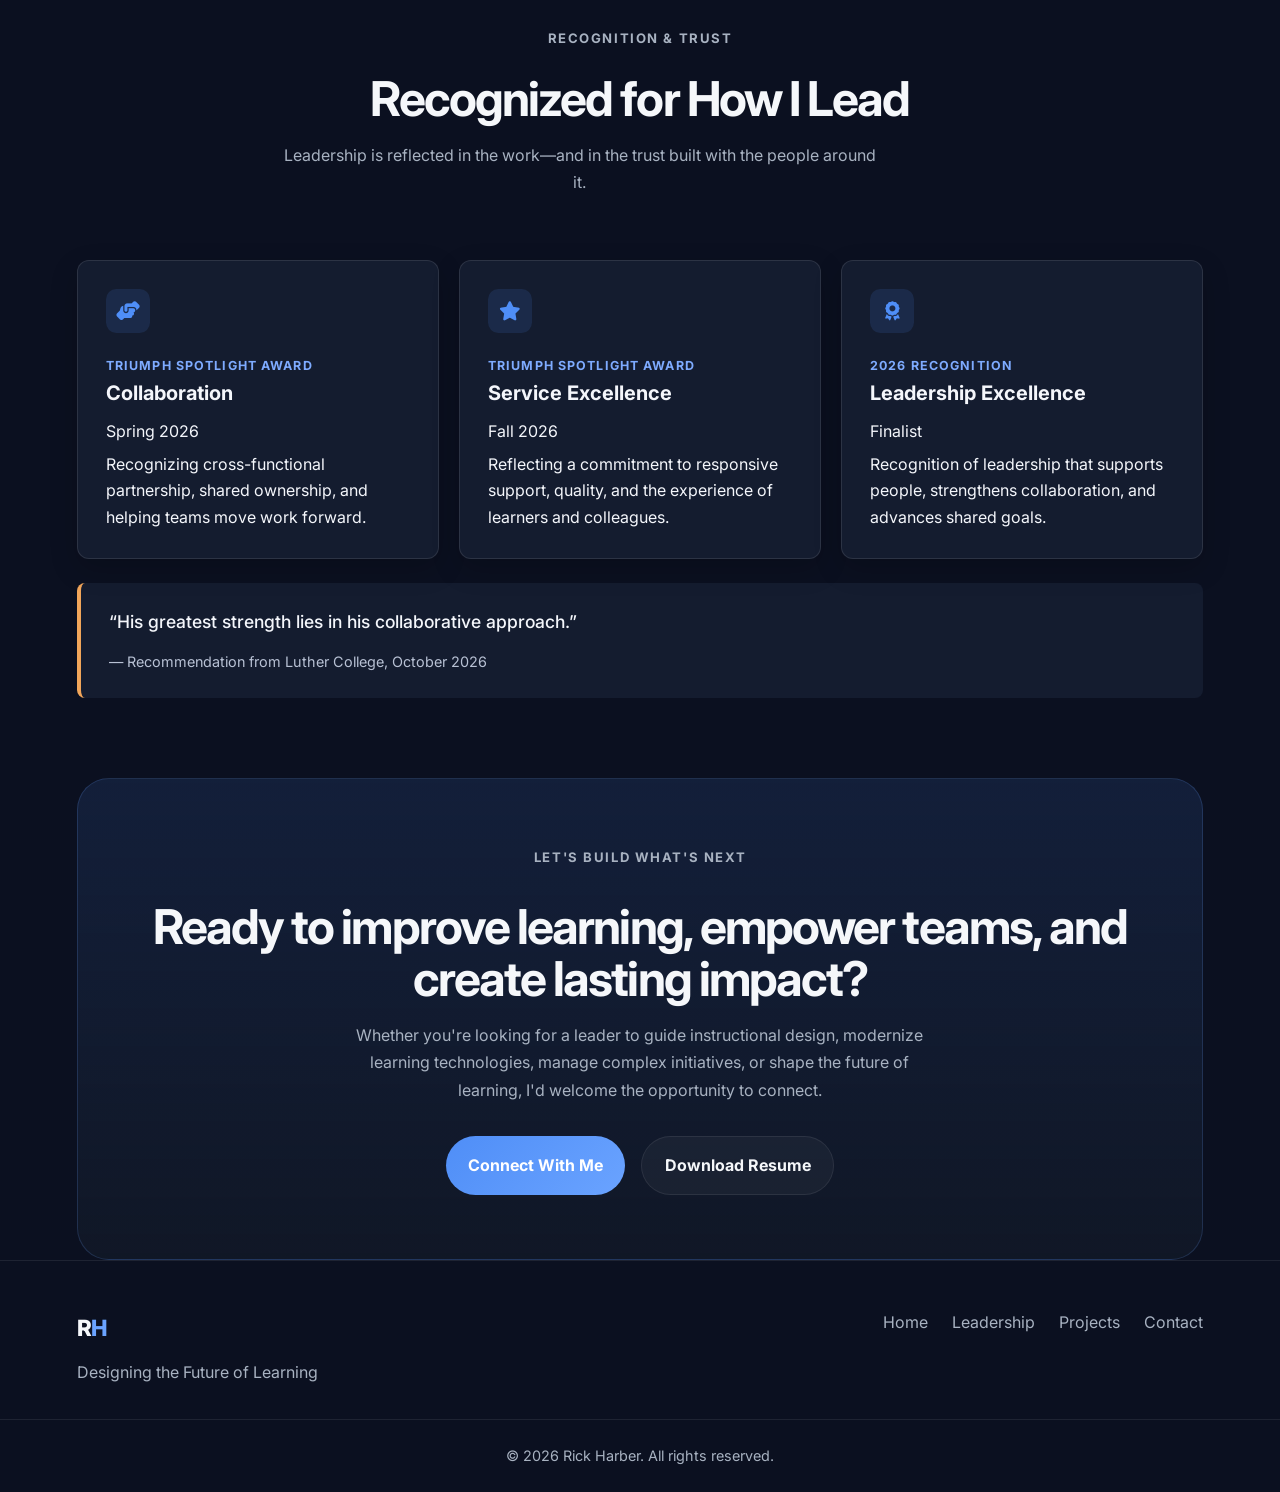
==== commit e2e790ba: "10.10.26.5" ====
--- a/index.html
+++ b/index.html
@@ -353,6 +353,13 @@
 
             </div>
 
+            <div class="featured-case-study-link" style="margin-top: 2rem; padding: 1.5rem; border: 1px solid rgba(79, 142, 247, 0.35); border-radius: 12px;">
+                <p class="eyebrow">Featured Consulting Engagement</p>
+                <h3>Luther College — Learning Experience Design</h3>
+                <p>Explore how faculty partnership and instructional design principles helped transform courses into clearer, more engaging online learning experiences.</p>
+                <a href="case-study-luther.html" class="text-link">Explore the Luther College Case Study <i class="fa-solid fa-arrow-right"></i></a>
+            </div>
+
         </div>
 
     </section>
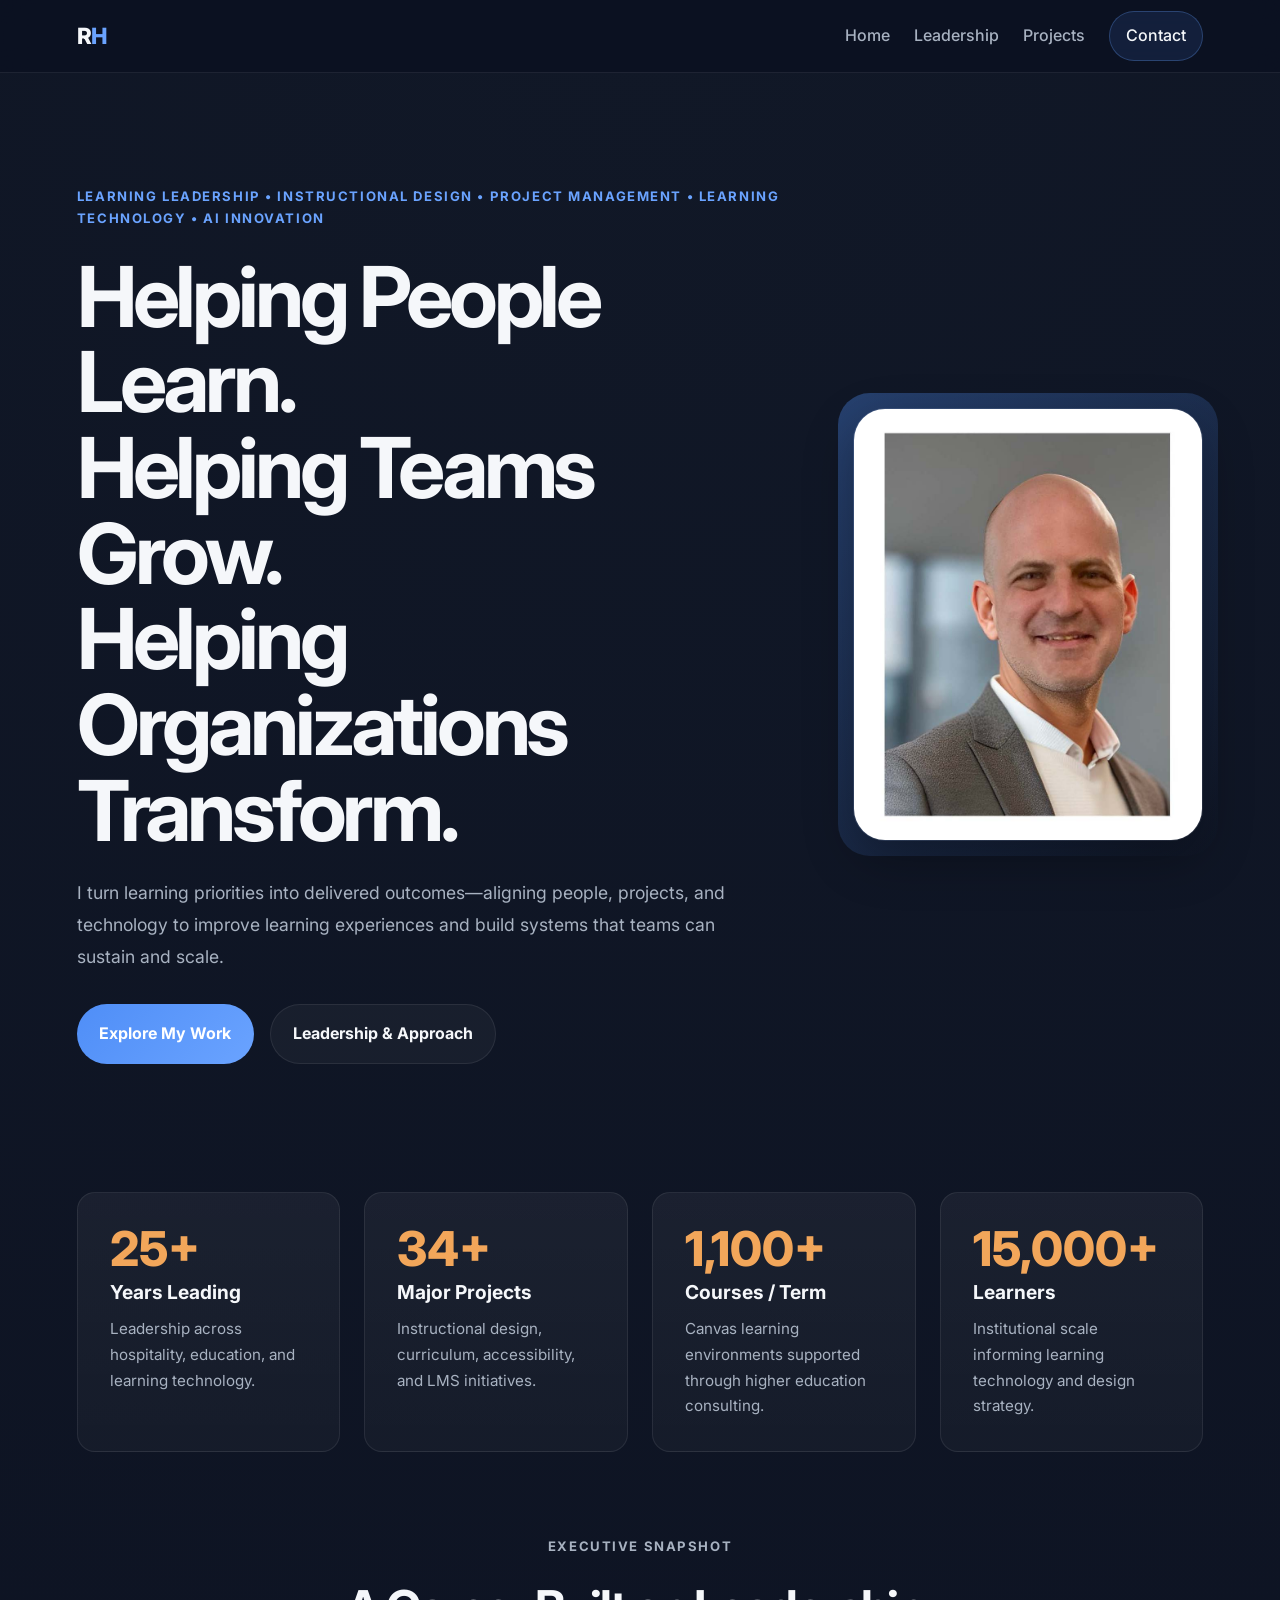
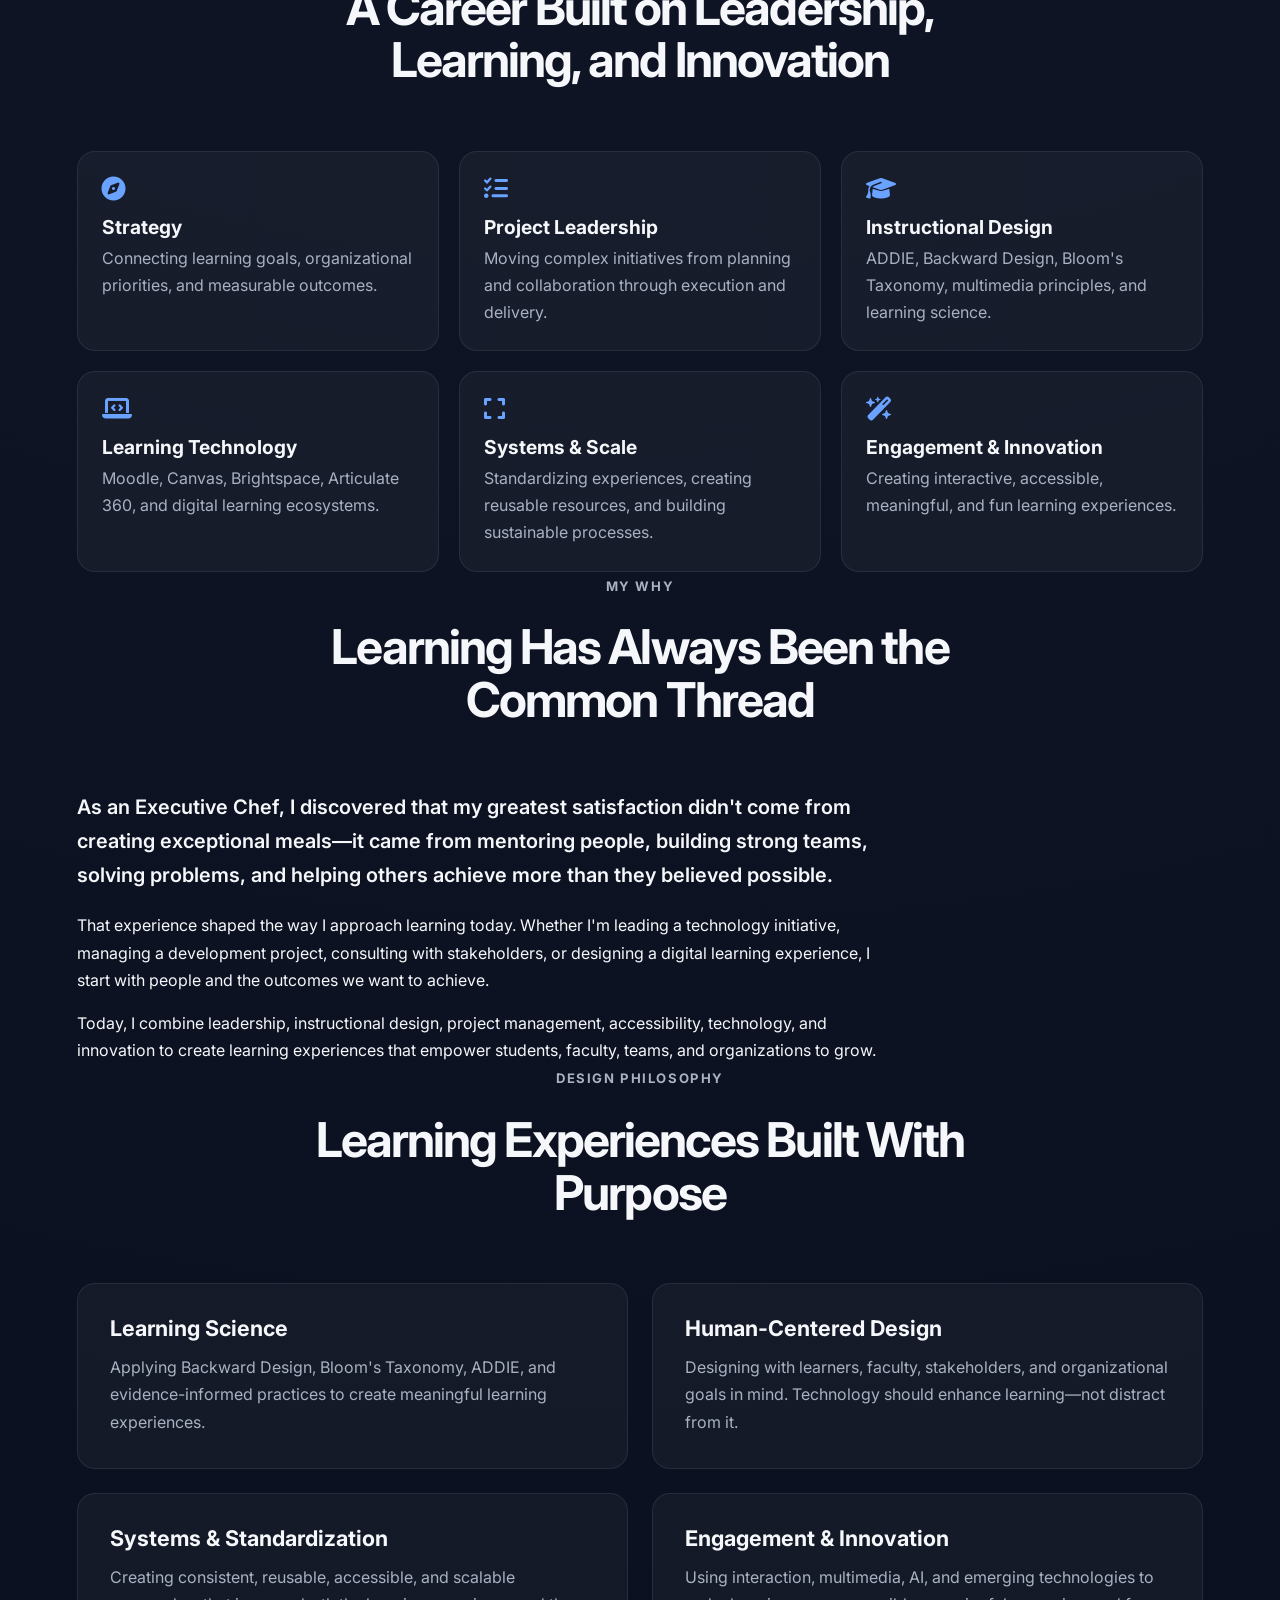
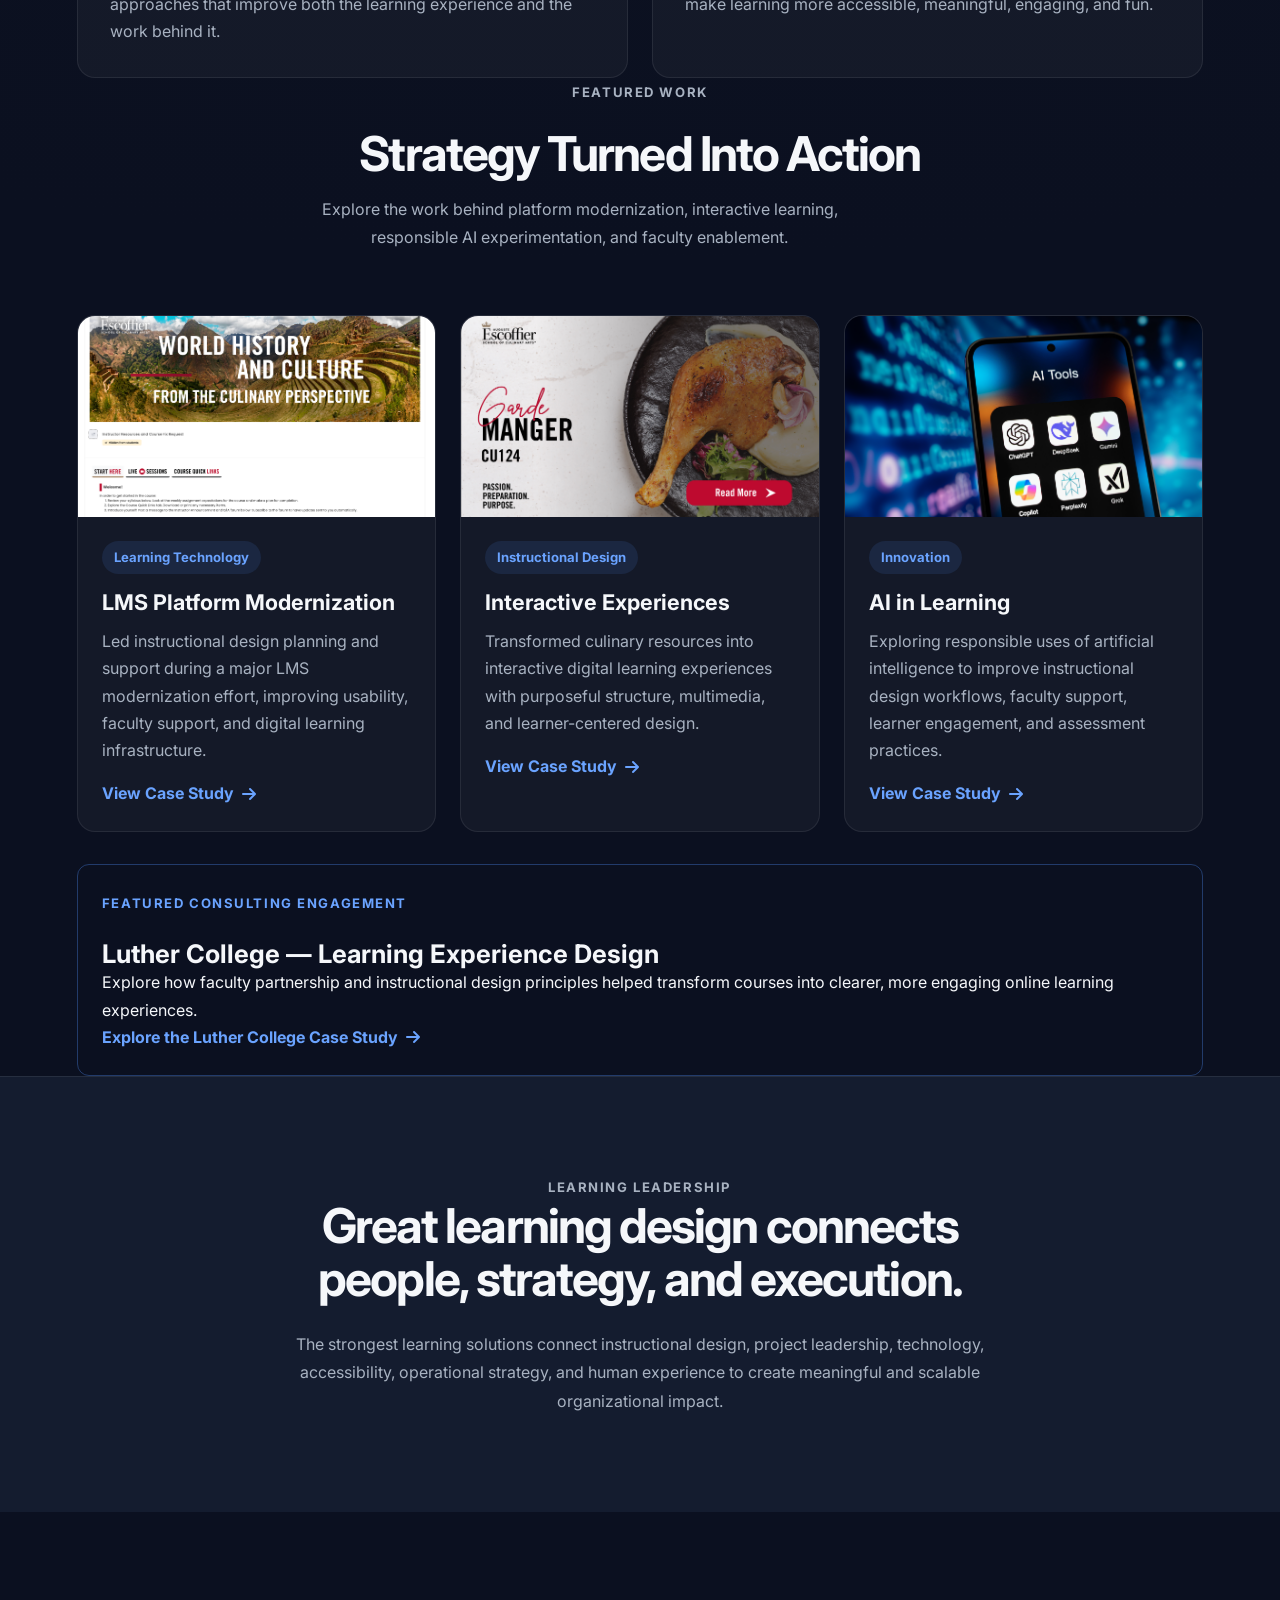
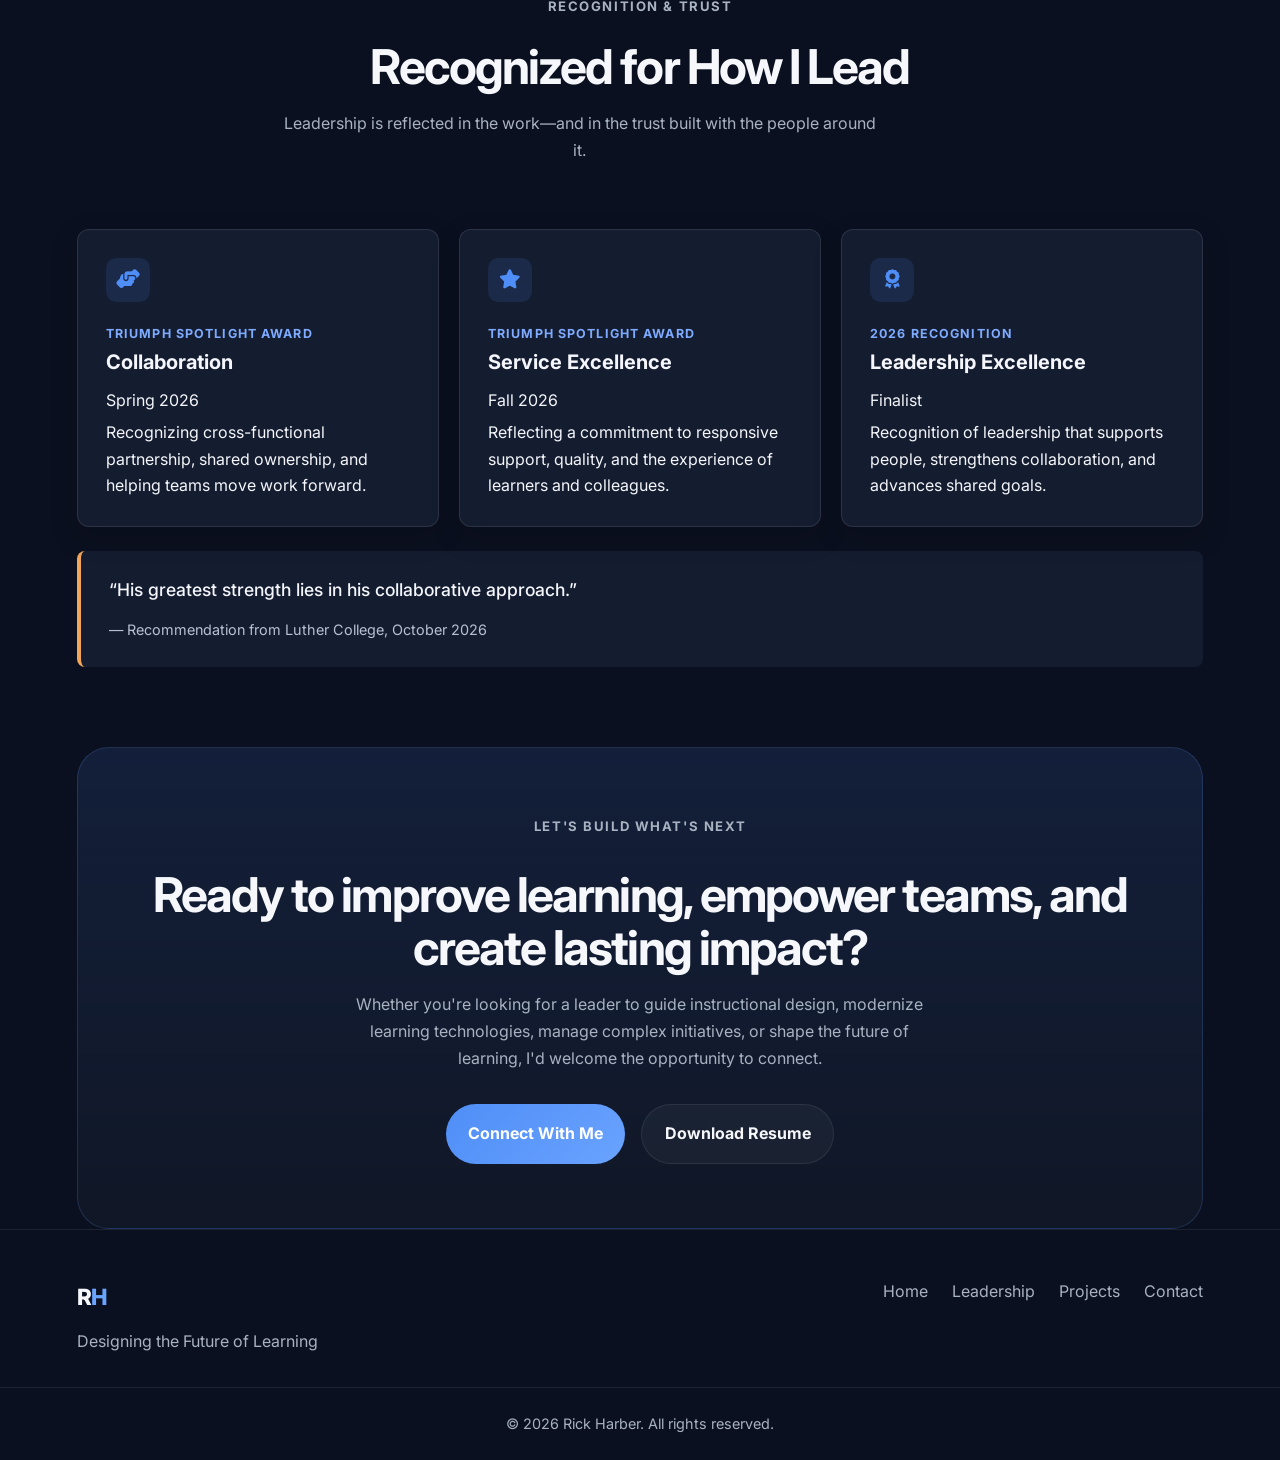
==== commit 69e543c4: "10.16.26 update push" ====
--- a/index.html
+++ b/index.html
@@ -83,10 +83,9 @@
                 </h1>
 
                 <p class="hero-text">
-                    I lead learning initiatives from strategy through execution, combining
-                    instructional design, project management, learning technology, and
-                    human-centered design to create engaging, accessible, and scalable
-                    learning experiences.
+                    I turn learning priorities into delivered outcomes—aligning people,
+                    projects, and technology to improve learning experiences and build
+                    systems that teams can sustain and scale.
                 </p>
 
                 <div class="hero-actions">
@@ -296,8 +295,8 @@
                 <p class="eyebrow">Featured Work</p>
                 <h2>Strategy Turned Into Action</h2>
                 <p>
-                    Selected initiatives demonstrating learning technology strategy,
-                    instructional design, innovation, and scalable learning development.
+                    Explore the work behind platform modernization, interactive learning,
+                    responsible AI experimentation, and faculty enablement.
                 </p>
             </div>
 
@@ -320,14 +319,13 @@
                 </article>
 
                 <article class="initiative-card">
-                    <img src="images/recipe-books.jpg" alt="Interactive Recipe Books" />
+                    <img src="images/recipe-books.jpg" alt="Interactive Experiences" />
                     <div class="initiative-content">
                         <span class="initiative-tag">Instructional Design</span>
-                        <h3>Interactive Recipe Books</h3>
+                        <h3>Interactive Experiences</h3>
                         <p>
-                            Reimagined culinary learning through interactive digital recipe
-                            books combining multimedia, instructional design principles,
-                            accessibility, and authentic learning experiences.
+                            Transformed culinary resources into interactive digital learning
+                            experiences with purposeful structure, multimedia, and learner-centered design.
                         </p>
                         <a href="case-study-recipe.html" class="text-link">
                             View Case Study <i class="fa-solid fa-arrow-right"></i>
@@ -455,7 +453,7 @@
 
             <div class="cta-actions">
                 <a href="contact.html" class="btn btn-primary">Connect With Me</a>
-                <a href="assets/Richard Harber ID Resume.pdf" class="btn btn-secondary">
+                <a href="assets/Richard Harber Resume.pdf" class="btn btn-secondary">
                     Download Resume
                 </a>
             </div>
